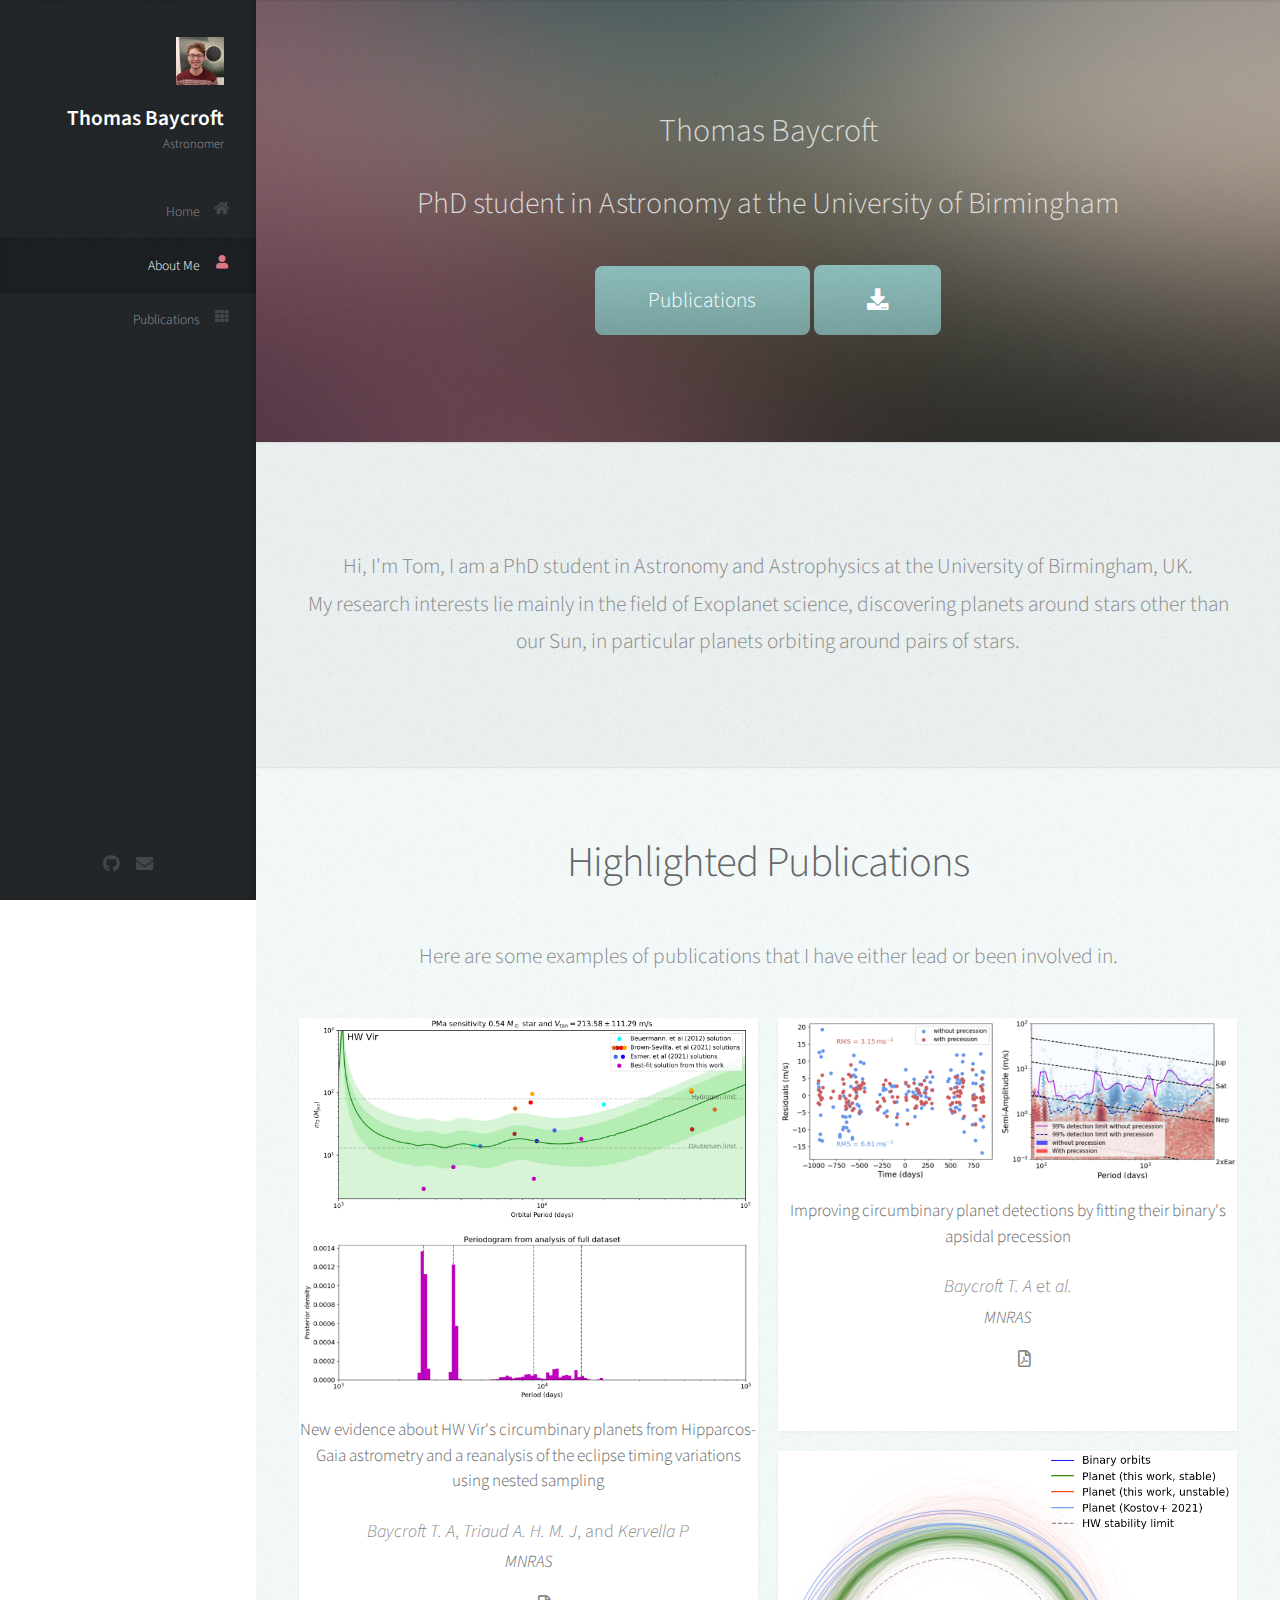
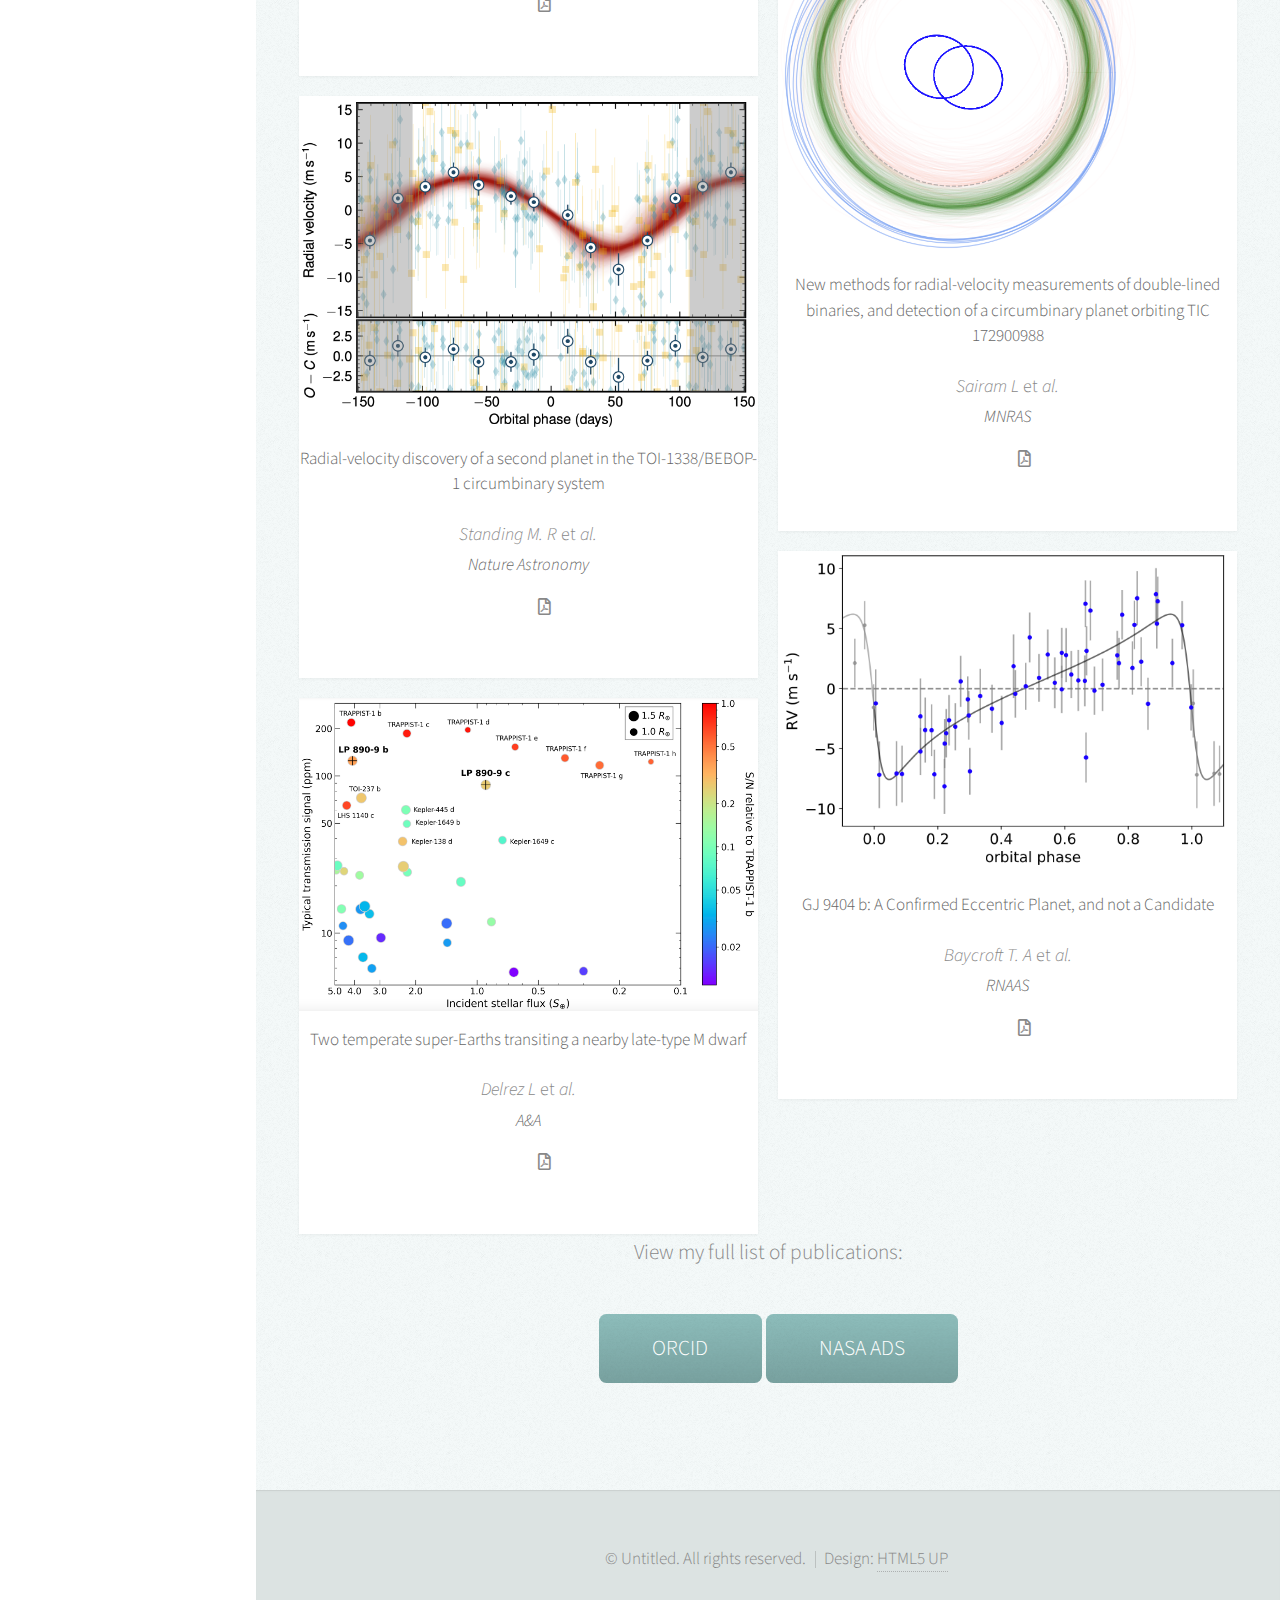
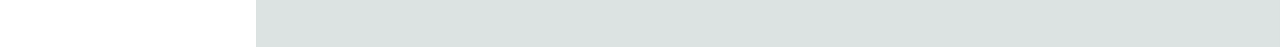
==== index.html @ f3fd3591 "rejig" ====
<!DOCTYPE HTML>
<!--
	Prologue by HTML5 UP
	html5up.net | @ajlkn
	Free for personal and commercial use under the CCA 3.0 license (html5up.net/license)
-->
<html>
	<head>
		<title>Thomas Baycroft</title>
		<meta charset="utf-8" />
		<meta name="viewport" content="width=device-width, initial-scale=1, user-scalable=no" />
		<link rel="stylesheet" href="assets/css/main.css" />
		<link rel="stylesheet" href="https://cdn.jsdelivr.net/gh/jpswalsh/academicons@1/css/academicons.min.css">
	</head>
	<body class="is-preload">

		<!-- Header -->
			<div id="header">

				<div class="top">

					<!-- Logo -->
						<div id="logo">
							<span class="image avatar48"><img src="images/Picture.png" alt="" /></span>
							<h1 id="title">Thomas Baycroft</h1>
							<p>Astronomer</p>
						</div>

					<!-- Nav -->
						<nav id="nav">
							<ul>
								<li><a href="#top" id="top-link"><span class="icon solid fa-home">Home</span></a></li>
								<li><a href="#about" id="about-link"><span class="icon solid fa-user">About Me</span></a></li>
								<li><a href="#publications" id="publications-link"><span class="icon solid fa-th">Publications</span></a></li>
								
								<!-- <li><a href="#contact" id="contact-link"><span class="icon solid fa-envelope">Contact</span></a></li> -->
							</ul>
						</nav>

				</div>

				<div class="bottom">

					<!-- Social Icons -->
						<ul class="icons">
							<li><a target="_blank" rel="noopener noreferrer" href="https://github.com/TomAB99" class="icon brands fa-github"><span class="label">Github</span></a></li>
							<li><a href="#" class="icon solid fa-envelope"><span class="label">Email</span></a></li>
						</ul>

				</div>

			</div>

		<!-- Main -->
			<div id="main">

				<!-- Intro -->
					<section id="top" class="one dark cover">
						<div class="container">

							<header>
								<h2 class="alt">  </h2>
								<h3>  Thomas Baycroft </h3>
								<p style="font-size:30px; "> PhD student in Astronomy at the University of Birmingham</p>
							</header>

							<footer>
								<a href="#publications" class="button scrolly">Publications</a>
								<a target="_blank" rel="noopener noreferrer" href="files/ThomasBaycroftCV.pdf" download="proposed_file_name" class="button"><i class="icon solid fa-download"></i><i class="ai ai-cv"></i></a>
							</footer>

						</div>
					</section>
					
				<!-- About Me -->
					<section id="about" class="three">
						<div class="container">

<!-- 
							<header>
								<h2>About Me</h2>
							</header>
 -->

							<a href="#" class="image featured"><img src="images/banner.png" alt="" /></a>

							<p>Hi, I'm Tom, I am a PhD student in Astronomy and Astrophysics at the University of Birmingham, UK. <br />
								My research interests lie mainly in the field of Exoplanet science, discovering planets around stars other than our Sun, in particular planets orbiting around pairs of stars. <br />
								</p>

						</div>
					</section>

				<!-- Publications -->
					<section id="publications" class="two">
						<div class="container">

							<header>
								<h2>Highlighted Publications</h2>
							</header>

							<p>Here are some examples of publications that I have either lead or been involved in.</p>

							<div class="row">
								<div class="col-6 col-12-xsmall work-item">
									<article class="item">
										<a href="images/fig_HWvir.png" class="image fit"><img src="images/fig_HWvir.png" alt="" /></a>
										<header>
											<h3> New evidence about HW Vir's circumbinary planets from Hipparcos-Gaia astrometry and a reanalysis of the eclipse timing variations using nested sampling </h3>
											<p style="font-size:18px; "> <em>Baycroft T. A</em>, <em>Triaud A. H. M. J</em>, and <em>Kervella P</em> </p>
											<h4> <em>MNRAS</em> </h4>
											<ul class="icons">
												<li><a target="_blank" rel="noopener noreferrer" href="https://ui.adsabs.harvard.edu/abs/2023MNRAS.526.2241B/abstract" class="ai ai-ads"></a></li>
												<li><a target="_blank" rel="noopener noreferrer" href="https://watermark.silverchair.com/stad2794.pdf?token=[base64]" class="icon fa-regular fa-file-pdf"></a></li>
											</ul>
										</header>
									</article>
									<article class="item">
										<a href="images/fig_BEBOP1.png" class="image fit"><img src="images/fig_BEBOP1.png" alt="" /></a>
										<header>
											<h3> Radial-velocity discovery of a second planet in the TOI-1338/BEBOP-1 circumbinary system </h3>
											<p style="font-size:18px; "> <em>Standing M. R</em> et <em>al.</em> </p>
											<h4> <em>Nature Astronomy</em> </h4>
											<ul class="icons">
												<li><a target="_blank" rel="noopener noreferrer" href="https://ui.adsabs.harvard.edu/abs/2023NatAs...7..702S/abstract" class="ai ai-ads"></a></li>
												<li><a target="_blank" rel="noopener noreferrer" href="https://arxiv.org/pdf/2301.10794.pdf" class="icon fa-regular fa-file-pdf"></a></li>
											</ul>
										</header>
									</article>
									<article class="item">
										<a href="images/fig_speculoos2.png" class="image fit"><img src="images/fig_speculoos2.png" alt="" /></a>
										<header>
											<h3> Two temperate super-Earths transiting a nearby late-type M dwarf </h3>
											<p style="font-size:18px; "> <em>Delrez L</em> et <em>al.</em> </p>
											<h4> <em>A&A</em> </h4>
											<ul class="icons">
												<li><a target="_blank" rel="noopener noreferrer" href="https://ui.adsabs.harvard.edu/abs/2022A%26A...667A..59D/abstract" class="ai ai-ads"></a></li>
												<li><a target="_blank" rel="noopener noreferrer" href="https://www.aanda.org/articles/aa/pdf/2022/11/aa44041-22.pdf" class="icon fa-regular fa-file-pdf"></a></li>
											</ul>
										</header>
									</article>
								</div>
								<div class="col-6 col-12-xsmall work-item">
									<article class="item">
										<a href="images/fig_prec2.png" class="image fit"><img src="images/fig_prec2.png" alt="" /></a>
										<header>
											<h3> Improving circumbinary planet detections by fitting their binary's apsidal precession </h3>
											<p style="font-size:18px; "> <em>Baycroft T. A</em> et <em>al.</em> </p>
											<h4> <em>MNRAS</em> </h4>
											<ul class="icons">
												<li><a target="_blank" rel="noopener noreferrer" href="https://ui.adsabs.harvard.edu/abs/2023MNRAS.521.1871B/abstract" class="ai ai-ads"></a></li>
												<li><a target="_blank" rel="noopener noreferrer" href="https://watermark.silverchair.com/stad607.pdf?token=[base64]" class="icon fa-regular fa-file-pdf"></a></li>
											</ul>
										</header>
									</article>
									<article class="item">
										<a href="images/fig_TIC172.png" class="image fit"><img src="images/fig_TIC172.png" alt="" /></a>
										<header>
											<h3> New methods for radial-velocity measurements of double-lined binaries, and detection of a circumbinary planet orbiting TIC 172900988 </h3>
											<p style="font-size:18px; "> <em>Sairam L</em> et <em>al.</em> </p>
											<h4> <em>MNRAS</em> </h4>
											<ul class="icons">
												<li><a target="_blank" rel="noopener noreferrer" href="https://ui.adsabs.harvard.edu/abs/2024MNRAS.527.2261S/abstract" class="ai ai-ads"></a></li>
												<li><a target="_blank" rel="noopener noreferrer" href="https://watermark.silverchair.com/stad3136.pdf?token=[base64]" class="icon fa-regular fa-file-pdf"></a></li>
											</ul>
										</header>
									</article>
									<article class="item">
										<a href="images/fig_GJ9404.png" class="image fit"><img src="images/fig_GJ9404.png" alt="" /></a>
										<header>
											<h3> GJ 9404 b: A Confirmed Eccentric Planet, and not a Candidate </h3>
											<p style="font-size:18px; "> <em>Baycroft T. A</em> et <em>al.</em> </p>
											<h4> <em>RNAAS</em> </h4>
											<ul class="icons">
												<li><a target="_blank" rel="noopener noreferrer" href="https://ui.adsabs.harvard.edu/abs/2023RNAAS...7..175B/abstract" class="ai ai-ads"></a></li>
												<li><a target="_blank" rel="noopener noreferrer" href="https://arxiv.org/pdf/2308.12309.pdf" class="icon fa-regular fa-file-pdf"></a></li>
											</ul>
										</header>
									</article>
								</div>
							</div>
						<p>View my full list of publications:</p>
						<ul class="actions">
							<a target="_blank" rel="noopener noreferrer" href="https://orcid.org/0000-0002-3300-3449" class="button"><i class="ai ai-orcid"></i> ORCID</a>
							<a target="_blank" rel="noopener noreferrer" href="https://ui.adsabs.harvard.edu/search/q=%20author%3A%22baycroft%22&sort=date%20desc%2C%20bibcode%20desc&p_=0/" class="button"><i class="ai ai-ads"></i> NASA ADS</a>
							<!-- <a href="#" class="button"><i class="ai ai-google-scholar"></i> Google Scholar</a> -->
						</ul>


						</div>
					</section>

				

				<!-- Contact -->
					<!-- 
<section id="contact" class="four">
						<div class="container">

							<header>
								<h2>Contact</h2>
							</header>

							
						</div>
					</section>
 -->


			</div>

		<!-- Footer -->
			<div id="footer">

				<!-- Copyright -->
					<ul class="copyright">
						<li>&copy; Untitled. All rights reserved.</li><li>Design: <a href="http://html5up.net">HTML5 UP</a></li>
					</ul>

			</div>

		<!-- Scripts -->
			<script src="assets/js/jquery.min.js"></script>
			<script src="assets/js/jquery.scrolly.min.js"></script>
			<script src="assets/js/jquery.scrollex.min.js"></script>
			<script src="assets/js/browser.min.js"></script>
			<script src="assets/js/breakpoints.min.js"></script>
			<script src="assets/js/util.js"></script>
			<script src="assets/js/main.js"></script>

	</body>
</html>
---- assets/css/main.css ----
@import url("fontawesome-all.min.css");
@import url("https://fonts.googleapis.com/css?family=Source+Sans+Pro:300,300italic,400,600");

/*
	Prologue by HTML5 UP
	html5up.net | @ajlkn
	Free for personal and commercial use under the CCA 3.0 license (html5up.net/license)
*/

html, body, div, span, applet, object,
iframe, h1, h2, h3, h4, h5, h6, p, blockquote,
pre, a, abbr, acronym, address, big, cite,
code, del, dfn, em, img, ins, kbd, q, s, samp,
small, strike, strong, sub, sup, tt, var, b,
u, i, center, dl, dt, dd, ol, ul, li, fieldset,
form, label, legend, table, caption, tbody,
tfoot, thead, tr, th, td, article, aside,
canvas, details, embed, figure, figcaption,
footer, header, hgroup, menu, nav, output, ruby,
section, summary, time, mark, audio, video {
	margin: 0;
	padding: 0;
	border: 0;
	font-size: 100%;
	font: inherit;
	vertical-align: baseline;}

article, aside, details, figcaption, figure,
footer, header, hgroup, menu, nav, section {
	display: block;}

body {
	line-height: 1;
}

ol, ul {
	list-style: none;
}

blockquote, q {
	quotes: none;
}

	blockquote:before, blockquote:after, q:before, q:after {
		content: '';
		content: none;
	}

table {
	border-collapse: collapse;
	border-spacing: 0;
}

body {
	-webkit-text-size-adjust: none;
}

mark {
	background-color: transparent;
	color: inherit;
}

input::-moz-focus-inner {
	border: 0;
	padding: 0;
}

input, select, textarea {
	-moz-appearance: none;
	-webkit-appearance: none;
	-ms-appearance: none;
	appearance: none;
}

/* Basic */

	html {
		box-sizing: border-box;
	}

	*, *:before, *:after {
		box-sizing: inherit;
	}

	body {
		background: #fff;
		font-family: 'Source Sans Pro', sans-serif;
		font-size: 19pt;
		font-weight: 300;
		line-height: 1.75em;
		color: #888;
	}

		body.is-preload *, body.is-preload *:before, body.is-preload *:after {
			-moz-animation: none !important;
			-webkit-animation: none !important;
			-ms-animation: none !important;
			animation: none !important;
			-moz-transition: none !important;
			-webkit-transition: none !important;
			-ms-transition: none !important;
			transition: none !important;
		}

	input, textarea, select {
		font-family: 'Source Sans Pro', sans-serif;
		font-size: 19pt;
		font-weight: 300;
		line-height: 1.75em;
		color: #888;
	}

	h1, h2, h3, h4, h5, h6 {
		font-weight: 300;
		color: #666;
		line-height: 1.5em;
	}

	h1 a, h2 a, h3 a, h4 a, h5 a, h6 a {
		color: inherit;
		text-decoration: none;
	}

		h1 a strong, h2 a strong, h3 a strong, h4 a strong, h5 a strong, h6 a strong {
			color: #333;
		}

	h2 {
		font-size: 2em;
		letter-spacing: -1px;
	}

		h2.alt {
			color: #888;
		}

			h2.alt strong {
				color: #666;
			}

	h3 {
		font-size: 1.5em;
	}

	header {
		margin: 0 0 2em 0;
	}

		header > p {
			margin: 1em 0 0 0;
		}

	footer {
		margin: 2em 0 0 0;
	}

	strong, b {
		font-weight: 300;
		color: #666;
	}

	em, i {
		font-style: italic;
	}

	a {
		text-decoration: none;
		color: inherit;
		border-bottom: dotted 1px rgba(128, 128, 128, 0.5);
		-moz-transition: color 0.35s ease-in-out, border-bottom-color 0.35s ease-in-out;
		-webkit-transition: color 0.35s ease-in-out, border-bottom-color 0.35s ease-in-out;
		-ms-transition: color 0.35s ease-in-out, border-bottom-color 0.35s ease-in-out;
		transition: color 0.35s ease-in-out, border-bottom-color 0.35s ease-in-out;
		outline: 0;
	}

		a:hover {
			color: #E27689;
			border-bottom-color: rgba(255, 255, 255, 0);
		}

	sub {
		position: relative;
		top: 0.5em;
		font-size: 0.8em;
	}

	sup {
		position: relative;
		top: -0.5em;
		font-size: 0.8em;
	}

	hr {
		border: 0;
		border-top: solid 1px #ddd;
	}

	blockquote {
		border-left: solid 0.5em #ddd;
		padding: 1em 0 1em 2em;
		font-style: italic;
	}

	p, ul, ol, dl, table {
		margin-bottom: 2em;
	}

	br.clear {
		clear: both;
	}

/* Container */

	.container {
		margin: 0 auto;
		max-width: 100%;
		width: 1400px;
	}

		@media screen and (min-width: 961px) and (max-width: 1880px) {

			.container {
				width: 1200px;
			}

		}

		@media screen and (min-width: 961px) and (max-width: 1620px) {

			.container {
				width: 960px;
			}

		}

		@media screen and (min-width: 961px) and (max-width: 1320px) {

			.container {
				width: 100%;
			}

		}

		@media screen and (max-width: 960px) {

			.container {
				width: 100%;
			}

		}

		@media screen and (max-width: 736px) {

			.container {
				width: 100%;
			}

		}

/* Row */

	.row {
		display: flex;
		flex-wrap: wrap;
		box-sizing: border-box;
		align-items: stretch;
	}

		.row > * {
			box-sizing: border-box;
		}

		.row.gtr-uniform > * > :last-child {
			margin-bottom: 0;
		}

		.row.aln-left {
			justify-content: flex-start;
		}

		.row.aln-center {
			justify-content: center;
		}

		.row.aln-right {
			justify-content: flex-end;
		}

		.row.aln-top {
			align-items: flex-start;
		}

		.row.aln-middle {
			align-items: center;
		}

		.row.aln-bottom {
			align-items: flex-end;
		}

		.row > .imp {
			order: -1;
		}

		.row > .col-1 {
			width: 8.33333%;
		}

		.row > .off-1 {
			margin-left: 8.33333%;
		}

		.row > .col-2 {
			width: 16.66667%;
		}

		.row > .off-2 {
			margin-left: 16.66667%;
		}

		.row > .col-3 {
			width: 25%;
		}

		.row > .off-3 {
			margin-left: 25%;
		}

		.row > .col-4 {
			width: 33.33333%;
		}

		.row > .off-4 {
			margin-left: 33.33333%;
		}

		.row > .col-5 {
			width: 41.66667%;
		}

		.row > .off-5 {
			margin-left: 41.66667%;
		}

		.row > .col-6 {
			width: 50%;
		}

		.row > .off-6 {
			margin-left: 50%;
		}

		.row > .col-7 {
			width: 58.33333%;
		}

		.row > .off-7 {
			margin-left: 58.33333%;
		}

		.row > .col-8 {
			width: 66.66667%;
		}

		.row > .off-8 {
			margin-left: 66.66667%;
		}

		.row > .col-9 {
			width: 75%;
		}

		.row > .off-9 {
			margin-left: 75%;
		}

		.row > .col-10 {
			width: 83.33333%;
		}

		.row > .off-10 {
			margin-left: 83.33333%;
		}

		.row > .col-11 {
			width: 91.66667%;
		}

		.row > .off-11 {
			margin-left: 91.66667%;
		}

		.row > .col-12 {
			width: 100%;
		}

		.row > .off-12 {
			margin-left: 100%;
		}

		.row.gtr-0 {
			margin-top: 0px;
			margin-left: 0px;
		}

			.row.gtr-0 > * {
				padding: 0px 0 0 0px;
			}

			.row.gtr-0.gtr-uniform {
				margin-top: 0px;
			}

				.row.gtr-0.gtr-uniform > * {
					padding-top: 0px;
				}

		.row.gtr-25 {
			margin-top: -10px;
			margin-left: -10px;
		}

			.row.gtr-25 > * {
				padding: 10px 0 0 10px;
			}

			.row.gtr-25.gtr-uniform {
				margin-top: -10px;
			}

				.row.gtr-25.gtr-uniform > * {
					padding-top: 10px;
				}

		.row.gtr-50 {
			margin-top: -20px;
			margin-left: -20px;
		}

			.row.gtr-50 > * {
				padding: 20px 0 0 20px;
			}

			.row.gtr-50.gtr-uniform {
				margin-top: -20px;
			}

				.row.gtr-50.gtr-uniform > * {
					padding-top: 20px;
				}

		.row {
			margin-top: -40px;
			margin-left: -40px;
		}

			.row > * {
				padding: 40px 0 0 40px;
			}

			.row.gtr-uniform {
				margin-top: -40px;
			}

				.row.gtr-uniform > * {
					padding-top: 40px;
				}

		.row.gtr-150 {
			margin-top: -60px;
			margin-left: -60px;
		}

			.row.gtr-150 > * {
				padding: 60px 0 0 60px;
			}

			.row.gtr-150.gtr-uniform {
				margin-top: -60px;
			}

				.row.gtr-150.gtr-uniform > * {
					padding-top: 60px;
				}

		.row.gtr-200 {
			margin-top: -80px;
			margin-left: -80px;
		}

			.row.gtr-200 > * {
				padding: 80px 0 0 80px;
			}

			.row.gtr-200.gtr-uniform {
				margin-top: -80px;
			}

				.row.gtr-200.gtr-uniform > * {
					padding-top: 80px;
				}

		@media screen and (min-width: 961px) and (max-width: 1880px) {

			.row {
				display: flex;
				flex-wrap: wrap;
				box-sizing: border-box;
				align-items: stretch;
			}

				.row > * {
					box-sizing: border-box;
				}

				.row.gtr-uniform > * > :last-child {
					margin-bottom: 0;
				}

				.row.aln-left {
					justify-content: flex-start;
				}

				.row.aln-center {
					justify-content: center;
				}

				.row.aln-right {
					justify-content: flex-end;
				}

				.row.aln-top {
					align-items: flex-start;
				}

				.row.aln-middle {
					align-items: center;
				}

				.row.aln-bottom {
					align-items: flex-end;
				}

				.row > .imp-wide {
					order: -1;
				}

				.row > .col-1-wide {
					width: 8.33333%;
				}

				.row > .off-1-wide {
					margin-left: 8.33333%;
				}

				.row > .col-2-wide {
					width: 16.66667%;
				}

				.row > .off-2-wide {
					margin-left: 16.66667%;
				}

				.row > .col-3-wide {
					width: 25%;
				}

				.row > .off-3-wide {
					margin-left: 25%;
				}

				.row > .col-4-wide {
					width: 33.33333%;
				}

				.row > .off-4-wide {
					margin-left: 33.33333%;
				}

				.row > .col-5-wide {
					width: 41.66667%;
				}

				.row > .off-5-wide {
					margin-left: 41.66667%;
				}

				.row > .col-6-wide {
					width: 50%;
				}

				.row > .off-6-wide {
					margin-left: 50%;
				}

				.row > .col-7-wide {
					width: 58.33333%;
				}

				.row > .off-7-wide {
					margin-left: 58.33333%;
				}

				.row > .col-8-wide {
					width: 66.66667%;
				}

				.row > .off-8-wide {
					margin-left: 66.66667%;
				}

				.row > .col-9-wide {
					width: 75%;
				}

				.row > .off-9-wide {
					margin-left: 75%;
				}

				.row > .col-10-wide {
					width: 83.33333%;
				}

				.row > .off-10-wide {
					margin-left: 83.33333%;
				}

				.row > .col-11-wide {
					width: 91.66667%;
				}

				.row > .off-11-wide {
					margin-left: 91.66667%;
				}

				.row > .col-12-wide {
					width: 100%;
				}

				.row > .off-12-wide {
					margin-left: 100%;
				}

				.row.gtr-0 {
					margin-top: 0px;
					margin-left: 0px;
				}

					.row.gtr-0 > * {
						padding: 0px 0 0 0px;
					}

					.row.gtr-0.gtr-uniform {
						margin-top: 0px;
					}

						.row.gtr-0.gtr-uniform > * {
							padding-top: 0px;
						}

				.row.gtr-25 {
					margin-top: -10px;
					margin-left: -10px;
				}

					.row.gtr-25 > * {
						padding: 10px 0 0 10px;
					}

					.row.gtr-25.gtr-uniform {
						margin-top: -10px;
					}

						.row.gtr-25.gtr-uniform > * {
							padding-top: 10px;
						}

				.row.gtr-50 {
					margin-top: -20px;
					margin-left: -20px;
				}

					.row.gtr-50 > * {
						padding: 20px 0 0 20px;
					}

					.row.gtr-50.gtr-uniform {
						margin-top: -20px;
					}

						.row.gtr-50.gtr-uniform > * {
							padding-top: 20px;
						}

				.row {
					margin-top: -40px;
					margin-left: -40px;
				}

					.row > * {
						padding: 40px 0 0 40px;
					}

					.row.gtr-uniform {
						margin-top: -40px;
					}

						.row.gtr-uniform > * {
							padding-top: 40px;
						}

				.row.gtr-150 {
					margin-top: -60px;
					margin-left: -60px;
				}

					.row.gtr-150 > * {
						padding: 60px 0 0 60px;
					}

					.row.gtr-150.gtr-uniform {
						margin-top: -60px;
					}

						.row.gtr-150.gtr-uniform > * {
							padding-top: 60px;
						}

				.row.gtr-200 {
					margin-top: -80px;
					margin-left: -80px;
				}

					.row.gtr-200 > * {
						padding: 80px 0 0 80px;
					}

					.row.gtr-200.gtr-uniform {
						margin-top: -80px;
					}

						.row.gtr-200.gtr-uniform > * {
							padding-top: 80px;
						}

		}

		@media screen and (min-width: 961px) and (max-width: 1620px) {

			.row {
				display: flex;
				flex-wrap: wrap;
				box-sizing: border-box;
				align-items: stretch;
			}

				.row > * {
					box-sizing: border-box;
				}

				.row.gtr-uniform > * > :last-child {
					margin-bottom: 0;
				}

				.row.aln-left {
					justify-content: flex-start;
				}

				.row.aln-center {
					justify-content: center;
				}

				.row.aln-right {
					justify-content: flex-end;
				}

				.row.aln-top {
					align-items: flex-start;
				}

				.row.aln-middle {
					align-items: center;
				}

				.row.aln-bottom {
					align-items: flex-end;
				}

				.row > .imp-normal {
					order: -1;
				}

				.row > .col-1-normal {
					width: 8.33333%;
				}

				.row > .off-1-normal {
					margin-left: 8.33333%;
				}

				.row > .col-2-normal {
					width: 16.66667%;
				}

				.row > .off-2-normal {
					margin-left: 16.66667%;
				}

				.row > .col-3-normal {
					width: 25%;
				}

				.row > .off-3-normal {
					margin-left: 25%;
				}

				.row > .col-4-normal {
					width: 33.33333%;
				}

				.row > .off-4-normal {
					margin-left: 33.33333%;
				}

				.row > .col-5-normal {
					width: 41.66667%;
				}

				.row > .off-5-normal {
					margin-left: 41.66667%;
				}

				.row > .col-6-normal {
					width: 50%;
				}

				.row > .off-6-normal {
					margin-left: 50%;
				}

				.row > .col-7-normal {
					width: 58.33333%;
				}

				.row > .off-7-normal {
					margin-left: 58.33333%;
				}

				.row > .col-8-normal {
					width: 66.66667%;
				}

				.row > .off-8-normal {
					margin-left: 66.66667%;
				}

				.row > .col-9-normal {
					width: 75%;
				}

				.row > .off-9-normal {
					margin-left: 75%;
				}

				.row > .col-10-normal {
					width: 83.33333%;
				}

				.row > .off-10-normal {
					margin-left: 83.33333%;
				}

				.row > .col-11-normal {
					width: 91.66667%;
				}

				.row > .off-11-normal {
					margin-left: 91.66667%;
				}

				.row > .col-12-normal {
					width: 100%;
				}

				.row > .off-12-normal {
					margin-left: 100%;
				}

				.row.gtr-0 {
					margin-top: 0px;
					margin-left: 0px;
				}

					.row.gtr-0 > * {
						padding: 0px 0 0 0px;
					}

					.row.gtr-0.gtr-uniform {
						margin-top: 0px;
					}

						.row.gtr-0.gtr-uniform > * {
							padding-top: 0px;
						}

				.row.gtr-25 {
					margin-top: -10px;
					margin-left: -10px;
				}

					.row.gtr-25 > * {
						padding: 10px 0 0 10px;
					}

					.row.gtr-25.gtr-uniform {
						margin-top: -10px;
					}

						.row.gtr-25.gtr-uniform > * {
							padding-top: 10px;
						}

				.row.gtr-50 {
					margin-top: -20px;
					margin-left: -20px;
				}

					.row.gtr-50 > * {
						padding: 20px 0 0 20px;
					}

					.row.gtr-50.gtr-uniform {
						margin-top: -20px;
					}

						.row.gtr-50.gtr-uniform > * {
							padding-top: 20px;
						}

				.row {
					margin-top: -40px;
					margin-left: -40px;
				}

					.row > * {
						padding: 40px 0 0 40px;
					}

					.row.gtr-uniform {
						margin-top: -40px;
					}

						.row.gtr-uniform > * {
							padding-top: 40px;
						}

				.row.gtr-150 {
					margin-top: -60px;
					margin-left: -60px;
				}

					.row.gtr-150 > * {
						padding: 60px 0 0 60px;
					}

					.row.gtr-150.gtr-uniform {
						margin-top: -60px;
					}

						.row.gtr-150.gtr-uniform > * {
							padding-top: 60px;
						}

				.row.gtr-200 {
					margin-top: -80px;
					margin-left: -80px;
				}

					.row.gtr-200 > * {
						padding: 80px 0 0 80px;
					}

					.row.gtr-200.gtr-uniform {
						margin-top: -80px;
					}

						.row.gtr-200.gtr-uniform > * {
							padding-top: 80px;
						}

		}

		@media screen and (min-width: 961px) and (max-width: 1320px) {

			.row {
				display: flex;
				flex-wrap: wrap;
				box-sizing: border-box;
				align-items: stretch;
			}

				.row > * {
					box-sizing: border-box;
				}

				.row.gtr-uniform > * > :last-child {
					margin-bottom: 0;
				}

				.row.aln-left {
					justify-content: flex-start;
				}

				.row.aln-center {
					justify-content: center;
				}

				.row.aln-right {
					justify-content: flex-end;
				}

				.row.aln-top {
					align-items: flex-start;
				}

				.row.aln-middle {
					align-items: center;
				}

				.row.aln-bottom {
					align-items: flex-end;
				}

				.row > .imp-narrow {
					order: -1;
				}

				.row > .col-1-narrow {
					width: 8.33333%;
				}

				.row > .off-1-narrow {
					margin-left: 8.33333%;
				}

				.row > .col-2-narrow {
					width: 16.66667%;
				}

				.row > .off-2-narrow {
					margin-left: 16.66667%;
				}

				.row > .col-3-narrow {
					width: 25%;
				}

				.row > .off-3-narrow {
					margin-left: 25%;
				}

				.row > .col-4-narrow {
					width: 33.33333%;
				}

				.row > .off-4-narrow {
					margin-left: 33.33333%;
				}

				.row > .col-5-narrow {
					width: 41.66667%;
				}

				.row > .off-5-narrow {
					margin-left: 41.66667%;
				}

				.row > .col-6-narrow {
					width: 50%;
				}

				.row > .off-6-narrow {
					margin-left: 50%;
				}

				.row > .col-7-narrow {
					width: 58.33333%;
				}

				.row > .off-7-narrow {
					margin-left: 58.33333%;
				}

				.row > .col-8-narrow {
					width: 66.66667%;
				}

				.row > .off-8-narrow {
					margin-left: 66.66667%;
				}

				.row > .col-9-narrow {
					width: 75%;
				}

				.row > .off-9-narrow {
					margin-left: 75%;
				}

				.row > .col-10-narrow {
					width: 83.33333%;
				}

				.row > .off-10-narrow {
					margin-left: 83.33333%;
				}

				.row > .col-11-narrow {
					width: 91.66667%;
				}

				.row > .off-11-narrow {
					margin-left: 91.66667%;
				}

				.row > .col-12-narrow {
					width: 100%;
				}

				.row > .off-12-narrow {
					margin-left: 100%;
				}

				.row.gtr-0 {
					margin-top: 0px;
					margin-left: 0px;
				}

					.row.gtr-0 > * {
						padding: 0px 0 0 0px;
					}

					.row.gtr-0.gtr-uniform {
						margin-top: 0px;
					}

						.row.gtr-0.gtr-uniform > * {
							padding-top: 0px;
						}

				.row.gtr-25 {
					margin-top: -5px;
					margin-left: -5px;
				}

					.row.gtr-25 > * {
						padding: 5px 0 0 5px;
					}

					.row.gtr-25.gtr-uniform {
						margin-top: -5px;
					}

						.row.gtr-25.gtr-uniform > * {
							padding-top: 5px;
						}

				.row.gtr-50 {
					margin-top: -10px;
					margin-left: -10px;
				}

					.row.gtr-50 > * {
						padding: 10px 0 0 10px;
					}

					.row.gtr-50.gtr-uniform {
						margin-top: -10px;
					}

						.row.gtr-50.gtr-uniform > * {
							padding-top: 10px;
						}

				.row {
					margin-top: -20px;
					margin-left: -20px;
				}

					.row > * {
						padding: 20px 0 0 20px;
					}

					.row.gtr-uniform {
						margin-top: -20px;
					}

						.row.gtr-uniform > * {
							padding-top: 20px;
						}

				.row.gtr-150 {
					margin-top: -30px;
					margin-left: -30px;
				}

					.row.gtr-150 > * {
						padding: 30px 0 0 30px;
					}

					.row.gtr-150.gtr-uniform {
						margin-top: -30px;
					}

						.row.gtr-150.gtr-uniform > * {
							padding-top: 30px;
						}

				.row.gtr-200 {
					margin-top: -40px;
					margin-left: -40px;
				}

					.row.gtr-200 > * {
						padding: 40px 0 0 40px;
					}

					.row.gtr-200.gtr-uniform {
						margin-top: -40px;
					}

						.row.gtr-200.gtr-uniform > * {
							padding-top: 40px;
						}

		}

		@media screen and (max-width: 960px) {

			.row {
				display: flex;
				flex-wrap: wrap;
				box-sizing: border-box;
				align-items: stretch;
			}

				.row > * {
					box-sizing: border-box;
				}

				.row.gtr-uniform > * > :last-child {
					margin-bottom: 0;
				}

				.row.aln-left {
					justify-content: flex-start;
				}

				.row.aln-center {
					justify-content: center;
				}

				.row.aln-right {
					justify-content: flex-end;
				}

				.row.aln-top {
					align-items: flex-start;
				}

				.row.aln-middle {
					align-items: center;
				}

				.row.aln-bottom {
					align-items: flex-end;
				}

				.row > .imp-narrower {
					order: -1;
				}

				.row > .col-1-narrower {
					width: 8.33333%;
				}

				.row > .off-1-narrower {
					margin-left: 8.33333%;
				}

				.row > .col-2-narrower {
					width: 16.66667%;
				}

				.row > .off-2-narrower {
					margin-left: 16.66667%;
				}

				.row > .col-3-narrower {
					width: 25%;
				}

				.row > .off-3-narrower {
					margin-left: 25%;
				}

				.row > .col-4-narrower {
					width: 33.33333%;
				}

				.row > .off-4-narrower {
					margin-left: 33.33333%;
				}

				.row > .col-5-narrower {
					width: 41.66667%;
				}

				.row > .off-5-narrower {
					margin-left: 41.66667%;
				}

				.row > .col-6-narrower {
					width: 50%;
				}

				.row > .off-6-narrower {
					margin-left: 50%;
				}

				.row > .col-7-narrower {
					width: 58.33333%;
				}

				.row > .off-7-narrower {
					margin-left: 58.33333%;
				}

				.row > .col-8-narrower {
					width: 66.66667%;
				}

				.row > .off-8-narrower {
					margin-left: 66.66667%;
				}

				.row > .col-9-narrower {
					width: 75%;
				}

				.row > .off-9-narrower {
					margin-left: 75%;
				}

				.row > .col-10-narrower {
					width: 83.33333%;
				}

				.row > .off-10-narrower {
					margin-left: 83.33333%;
				}

				.row > .col-11-narrower {
					width: 91.66667%;
				}

				.row > .off-11-narrower {
					margin-left: 91.66667%;
				}

				.row > .col-12-narrower {
					width: 100%;
				}

				.row > .off-12-narrower {
					margin-left: 100%;
				}

				.row.gtr-0 {
					margin-top: 0px;
					margin-left: 0px;
				}

					.row.gtr-0 > * {
						padding: 0px 0 0 0px;
					}

					.row.gtr-0.gtr-uniform {
						margin-top: 0px;
					}

						.row.gtr-0.gtr-uniform > * {
							padding-top: 0px;
						}

				.row.gtr-25 {
					margin-top: -5px;
					margin-left: -5px;
				}

					.row.gtr-25 > * {
						padding: 5px 0 0 5px;
					}

					.row.gtr-25.gtr-uniform {
						margin-top: -5px;
					}

						.row.gtr-25.gtr-uniform > * {
							padding-top: 5px;
						}

				.row.gtr-50 {
					margin-top: -10px;
					margin-left: -10px;
				}

					.row.gtr-50 > * {
						padding: 10px 0 0 10px;
					}

					.row.gtr-50.gtr-uniform {
						margin-top: -10px;
					}

						.row.gtr-50.gtr-uniform > * {
							padding-top: 10px;
						}

				.row {
					margin-top: -20px;
					margin-left: -20px;
				}

					.row > * {
						padding: 20px 0 0 20px;
					}

					.row.gtr-uniform {
						margin-top: -20px;
					}

						.row.gtr-uniform > * {
							padding-top: 20px;
						}

				.row.gtr-150 {
					margin-top: -30px;
					margin-left: -30px;
				}

					.row.gtr-150 > * {
						padding: 30px 0 0 30px;
					}

					.row.gtr-150.gtr-uniform {
						margin-top: -30px;
					}

						.row.gtr-150.gtr-uniform > * {
							padding-top: 30px;
						}

				.row.gtr-200 {
					margin-top: -40px;
					margin-left: -40px;
				}

					.row.gtr-200 > * {
						padding: 40px 0 0 40px;
					}

					.row.gtr-200.gtr-uniform {
						margin-top: -40px;
					}

						.row.gtr-200.gtr-uniform > * {
							padding-top: 40px;
						}

		}

		@media screen and (max-width: 736px) {

			.row {
				display: flex;
				flex-wrap: wrap;
				box-sizing: border-box;
				align-items: stretch;
			}

				.row > * {
					box-sizing: border-box;
				}

				.row.gtr-uniform > * > :last-child {
					margin-bottom: 0;
				}

				.row.aln-left {
					justify-content: flex-start;
				}

				.row.aln-center {
					justify-content: center;
				}

				.row.aln-right {
					justify-content: flex-end;
				}

				.row.aln-top {
					align-items: flex-start;
				}

				.row.aln-middle {
					align-items: center;
				}

				.row.aln-bottom {
					align-items: flex-end;
				}

				.row > .imp-mobile {
					order: -1;
				}

				.row > .col-1-mobile {
					width: 8.33333%;
				}

				.row > .off-1-mobile {
					margin-left: 8.33333%;
				}

				.row > .col-2-mobile {
					width: 16.66667%;
				}

				.row > .off-2-mobile {
					margin-left: 16.66667%;
				}

				.row > .col-3-mobile {
					width: 25%;
				}

				.row > .off-3-mobile {
					margin-left: 25%;
				}

				.row > .col-4-mobile {
					width: 33.33333%;
				}

				.row > .off-4-mobile {
					margin-left: 33.33333%;
				}

				.row > .col-5-mobile {
					width: 41.66667%;
				}

				.row > .off-5-mobile {
					margin-left: 41.66667%;
				}

				.row > .col-6-mobile {
					width: 50%;
				}

				.row > .off-6-mobile {
					margin-left: 50%;
				}

				.row > .col-7-mobile {
					width: 58.33333%;
				}

				.row > .off-7-mobile {
					margin-left: 58.33333%;
				}

				.row > .col-8-mobile {
					width: 66.66667%;
				}

				.row > .off-8-mobile {
					margin-left: 66.66667%;
				}

				.row > .col-9-mobile {
					width: 75%;
				}

				.row > .off-9-mobile {
					margin-left: 75%;
				}

				.row > .col-10-mobile {
					width: 83.33333%;
				}

				.row > .off-10-mobile {
					margin-left: 83.33333%;
				}

				.row > .col-11-mobile {
					width: 91.66667%;
				}

				.row > .off-11-mobile {
					margin-left: 91.66667%;
				}

				.row > .col-12-mobile {
					width: 100%;
				}

				.row > .off-12-mobile {
					margin-left: 100%;
				}

				.row.gtr-0 {
					margin-top: 0px;
					margin-left: 0px;
				}

					.row.gtr-0 > * {
						padding: 0px 0 0 0px;
					}

					.row.gtr-0.gtr-uniform {
						margin-top: 0px;
					}

						.row.gtr-0.gtr-uniform > * {
							padding-top: 0px;
						}

				.row.gtr-25 {
					margin-top: -5px;
					margin-left: -5px;
				}

					.row.gtr-25 > * {
						padding: 5px 0 0 5px;
					}

					.row.gtr-25.gtr-uniform {
						margin-top: -5px;
					}

						.row.gtr-25.gtr-uniform > * {
							padding-top: 5px;
						}

				.row.gtr-50 {
					margin-top: -10px;
					margin-left: -10px;
				}

					.row.gtr-50 > * {
						padding: 10px 0 0 10px;
					}

					.row.gtr-50.gtr-uniform {
						margin-top: -10px;
					}

						.row.gtr-50.gtr-uniform > * {
							padding-top: 10px;
						}

				.row {
					margin-top: -20px;
					margin-left: -20px;
				}

					.row > * {
						padding: 20px 0 0 20px;
					}

					.row.gtr-uniform {
						margin-top: -20px;
					}

						.row.gtr-uniform > * {
							padding-top: 20px;
						}

				.row.gtr-150 {
					margin-top: -30px;
					margin-left: -30px;
				}

					.row.gtr-150 > * {
						padding: 30px 0 0 30px;
					}

					.row.gtr-150.gtr-uniform {
						margin-top: -30px;
					}

						.row.gtr-150.gtr-uniform > * {
							padding-top: 30px;
						}

				.row.gtr-200 {
					margin-top: -40px;
					margin-left: -40px;
				}

					.row.gtr-200 > * {
						padding: 40px 0 0 40px;
					}

					.row.gtr-200.gtr-uniform {
						margin-top: -40px;
					}

						.row.gtr-200.gtr-uniform > * {
							padding-top: 40px;
						}

		}

/* Sections/Article */

	section, article {
		margin-bottom: 3em;
	}

		section > :last-child,
		section > .container, section:last-child, article > :last-child,
		article > .container, article:last-child {
			margin-bottom: 0;
		}

		.row > section, .row > article {
			margin-bottom: 0;
		}

/* Image */

	.image {
		display: inline-block;
		border: 0;
	}

		.image img {
			display: block;
			width: 100%;
		}

		.image.avatar48 {
			width: 48px;
			height: 48px;
			background: #f00;
		}

			.image.avatar48 img {
				width: 48px;
				height: 48px;
			}

		.image.fit {
			display: block;
			width: 100%;
		}

		.image.featured {
			display: block;
			width: 100%;
			margin: 0 0 2em 0;
		}

		.image.left {
			float: left;
			margin: 0 2em 2em 0;
		}

		.image.centered {
			display: block;
			margin: 0 0 2em 0;
		}

			.image.centered img {
				margin: 0 auto;
				width: auto;
			}

/* List */

	ul {
		list-style: disc;
		padding-left: 1em;
	}

		ul li {
			padding-left: 0.5em;
		}

	ol {
		list-style: decimal;
		padding-left: 1.25em;
	}

		ol li {
			padding-left: 0.25em;
		}

/* Icons */

	ul.icons {
		cursor: default;
		list-style: none;
		padding-left: 0;
	}

		ul.icons li {
			display: inline-block;
			padding-left: 0;
		}

		ul.icons a {
			display: inline-block;
			width: 2em;
			height: 2em;
			line-height: 2em;
			text-align: center;
			border: 0;
		}

/* Form */

	form label {
		display: block;
		text-align: left;
		margin-bottom: 0.5em;
	}

	form input[type="text"],
	form input[type="email"],
	form input[type="password"],
	form select,
	form textarea {
		position: relative;
		-webkit-appearance: none;
		display: block;
		border: 0;
		outline: 0;
		background: #fff;
		background: rgba(255, 255, 255, 0.75);
		width: 100%;
		border-radius: 0.35em;
		padding: 0.75em 1em 0.75em 1em;
		box-shadow: inset 0 0.1em 0.1em 0 rgba(0, 0, 0, 0.05);
		border: solid 1px rgba(0, 0, 0, 0.15);
		-moz-transition: all 0.35s ease-in-out;
		-webkit-transition: all 0.35s ease-in-out;
		-ms-transition: all 0.35s ease-in-out;
		transition: all 0.35s ease-in-out;
	}

		form input[type="text"]:focus,
		form input[type="email"]:focus,
		form input[type="password"]:focus,
		form select:focus,
		form textarea:focus {
			box-shadow: 0 0 2px 1px #8ebebc;
			background: #fff;
		}

	form input[type="text"],
	form input[type="email"],
	form input[type="password"],
	form select {
		line-height: 1.25em;
	}

	form textarea {
		min-height: 14em;
	}

	form ::-webkit-input-placeholder {
		color: #555 !important;
	}

	form :-moz-placeholder {
		color: #555 !important;
	}

	form ::-moz-placeholder {
		color: #555 !important;
	}

	form :-ms-input-placeholder {
		color: #555 !important;
	}

	form ::-moz-focus-inner {
		border: 0;
	}

/* Table */

	table {
		width: 100%;
		text-align: left;
	}

		table tbody tr:nth-child(2n+2) {
			background: #f4f4f4;
		}

		table td {
			padding: 0.5em 1em 0.5em 1em;
		}

		table th {
			text-align: left;
			padding: 0.5em 1em 0.5em 1em;
			color: #fff;
			background: #222729 url("images/overlay.png");
		}

		table thead {
			background: #444;
			color: #fff;
		}

		table tfoot {
			background: #eee;
		}

/* Button */

	input[type="button"],
	input[type="submit"],
	input[type="reset"],
	button,
	.button {
		position: relative;
		display: inline-block;
		border-radius: 0.35em;
		color: #fff !important;
		text-decoration: none;
		padding: 0.75em 2.5em 0.75em 2.5em;
		background-color: #8ebebc;
		border: 0;
		cursor: pointer;
		background-image: -moz-linear-gradient(top, rgba(0, 0, 0, 0), rgba(0, 0, 0, 0.15)), url("images/overlay.png");
		background-image: -webkit-linear-gradient(top, rgba(0, 0, 0, 0), rgba(0, 0, 0, 0.15)), url("images/overlay.png");
		background-image: -ms-linear-gradient(top, rgba(0, 0, 0, 0), rgba(0, 0, 0, 0.15)), url("images/overlay.png");
		background-image: linear-gradient(top, rgba(0, 0, 0, 0), rgba(0, 0, 0, 0.15)), url("images/overlay.png");
		-moz-transition: background-color 0.35s ease-in-out;
		-webkit-transition: background-color 0.35s ease-in-out;
		-ms-transition: background-color 0.35s ease-in-out;
		transition: background-color 0.35s ease-in-out;
	}

		input[type="button"]:hover,
		input[type="submit"]:hover,
		input[type="reset"]:hover,
		button:hover,
		.button:hover {
			background-color: #9ececc;
		}

		input[type="button"]:active,
		input[type="submit"]:active,
		input[type="reset"]:active,
		button:active,
		.button:active {
			background-color: #7eaeac;
		}

/* Item */

	.item {
		box-shadow: 0 0.05em 0.15em 0 rgba(0, 0, 0, 0.05);
		margin-bottom: 40px;
	}

		.item header {
			background: #fff;
			margin: 0;
			padding: 1em 0 1em 0;
			font-size: 0.8em;
		}

			.item header h3 {
				font-size: 1em;
			}

/* Icons */

	.icon {
		text-decoration: none;
		text-decoration: none;
	}

		.icon:before {
			-moz-osx-font-smoothing: grayscale;
			-webkit-font-smoothing: antialiased;
			display: inline-block;
			font-style: normal;
			font-variant: normal;
			text-rendering: auto;
			line-height: 1;
			text-transform: none !important;
			font-family: 'Font Awesome 5 Free';
			font-weight: 400;
		}

		.icon:before {
			line-height: inherit;
		}

		.icon > .label {
			display: none;
		}

		.icon.solid:before {
			font-weight: 900;
		}

		.icon.brands:before {
			font-family: 'Font Awesome 5 Brands';
		}

/* Header */

	#header {
		display: -moz-flex;
		display: -webkit-flex;
		display: -ms-flex;
		display: flex;
		-moz-flex-direction: column;
		-webkit-flex-direction: column;
		-ms-flex-direction: column;
		flex-direction: column;
		-moz-justify-content: space-between;
		-webkit-justify-content: space-between;
		-ms-justify-content: space-between;
		justify-content: space-between;
		background: #222629 url("images/overlay.png");
		box-shadow: inset -0.25em 0 0.25em 0 rgba(0, 0, 0, 0.1);
		color: #fff;
		height: 100%;
		left: 0;
		overflow-y: auto;
		position: fixed;
		text-align: right;
		top: 0;
		width: 375px;
	}

		#header .top {
			-moz-flex-grow: 1;
			-webkit-flex-grow: 1;
			-ms-flex-grow: 1;
			flex-grow: 1;
		}

		#header .bottom {
			-moz-flex-shrink: 0;
			-webkit-flex-shrink: 0;
			-ms-flex-shrink: 0;
			flex-shrink: 0;
			padding: 1.5em 0 0.75em 0;
		}

			#header .bottom > :last-child {
				margin-bottom: 0;
			}

		#header .icons {
			font-size: 0.8em;
			text-align: center;
		}

			#header .icons a {
				color: #41484c;
				-moz-transition: color 0.35s ease-in-out;
				-webkit-transition: color 0.35s ease-in-out;
				-ms-transition: color 0.35s ease-in-out;
				transition: color 0.35s ease-in-out;
			}

				#header .icons a:hover {
					color: #fff;
				}

	#logo {
		position: relative;
		margin: 1.75em 1.5em 1.5em 1.5em;
		min-height: 48px;
		cursor: default;
	}

		#logo h1 {
			position: relative;
			color: #fff;
			font-weight: 600;
			font-size: 1em;
			line-height: 1em;
		}

		#logo p {
			position: relative;
			display: block;
			font-size: 0.6em;
			color: rgba(255, 255, 255, 0.5);
			line-height: 1.25em;
			margin: 0.5em 0 0 0;
		}

		#logo .image {
			position: absolute;
			left: 0;
			top: 0;
		}

	#nav ul {
		list-style: none;
		padding-left: 0;
		margin-bottom: 0;
	}

		#nav ul li {
			padding-left: 0;
		}

			#nav ul li a {
				display: block;
				padding: 0.5em 1.5em 0.5em 1.5em;
				color: rgba(255, 255, 255, 0.5);
				text-decoration: none;
				outline: 0;
				border: 0;
				-moz-transition: none;
				-webkit-transition: none;
				-ms-transition: none;
				transition: none;
			}

				#nav ul li a span {
					position: relative;
					display: block;
					font-size: 0.8em;
				}

					#nav ul li a span:before {
						position: absolute;
						left: 0;
						color: #41484c;
						text-align: center;
						width: 1.25em;
						line-height: 1.75em;
					}

				#nav ul li a.active {
					background: rgba(0, 0, 0, 0.15);
					box-shadow: inset 0 0 0.25em 0 rgba(0, 0, 0, 0.125);
					color: #fff;
				}

					#nav ul li a.active span:before {
						color: #e27689;
					}

/* Footer */

	#footer {
		margin-left: 375px;
		text-align: center;
		background-color: #dce3e2;
		padding: 3em 0 4em 0;
		box-shadow: inset 0 1px 0 0 rgba(0, 0, 0, 0.05), inset 0 0.1em 0.1em 0 rgba(0, 0, 0, 0.025);
		font-size: 0.8em;
	}

		#footer .copyright {
			cursor: default;
			margin: 0;
		}

			#footer .copyright li {
				display: inline-block;
				line-height: 1em;
				border-left: solid 1px rgba(128, 128, 128, 0.35);
				padding: 0 0 0 0.5em;
				margin: 0 0 0 0.5em;
			}

				#footer .copyright li:first-child {
					border-left: 0;
					padding-left: 0;
					margin-left: 0;
				}

/* Main */

	#main {
		margin-left: 375px;
	}

		#main > section {
			margin: 0;
			overflow: hidden;
			padding: 4em 0;
			box-shadow: inset 0 1px 0 0 rgba(0, 0, 0, 0.05), inset 0 0.1em 0.1em 0 rgba(0, 0, 0, 0.025);
			text-align: center;
			background-image: url("images/overlay.png");
		}

			#main > section.dark {
				color: #ddd;
				color: rgba(255, 255, 255, 0.75);
			}

				#main > section.dark h2, #main > section.dark h3, #main > section.dark h4, #main > section.dark h5, #main > section.dark h6 {
					color: inherit;
				}

				#main > section.dark strong {
					color: #fff;
					border-color: inherit;
				}

				#main > section.dark a {
					color: #fff;
					border-color: inherit;
				}

					#main > section.dark a:hover {
						border-bottom-color: rgba(255, 255, 255, 0);
					}

			#main > section.cover {
				padding: 10em 0;
				background-size: cover;
				background-position: center center;
			}

			#main > section.one {
				background-color: #81918E;
				background-image: url("../../images/banner.jpg");
			}

			#main > section.two {
				background-color: #f5fafa;
			}

			#main > section.three {
				background-color: #ecf1f1;
			}

			#main > section.four {
				background-color: #e8edec;
			}

/* Wide */

	@media screen and (min-width: 961px) and (max-width: 1880px) {

		/* Basic */

			body, input, textarea, select {
				font-size: 17pt;
			}

		/* Header */

			#header {
				width: 300px;
			}

		/* Footer */

			#footer {
				margin-left: 300px;
			}

		/* Main */

			#main {
				margin-left: 300px;
			}

	}

/* Normal */

	@media screen and (min-width: 961px) and (max-width: 1620px) {

		/* Main */

			#main > section {
				padding: 3em 0;
			}

			#main section.cover {
				padding: 5em 0;
			}

	}

/* Narrow */

	@media screen and (min-width: 961px) and (max-width: 1320px) {

		/* Basic */

			body, input, textarea, select {
				font-size: 16pt;
			}

			.container {
				padding: 0 2em 0 2em;
			}

		/* Icons */

			ul.icons li a {
				width: 1.75em;
			}

		/* Item */

			.item {
				margin-bottom: 20px;
			}

		/* Header */

			#header {
				width: 20%;
			}

			#logo .image {
				position: relative;
				margin: 0 0 0.5em 0;
			}

			#nav ul li a {
				font-size: 0.8em;
				padding-top: 0.5em;
				padding-bottom: 0.5em;
			}

				#nav ul li a span {
					padding-right: 2.25em;
				}

					#nav ul li a span:before {
						left: 100%;
						margin-left: -1.25em;
						line-height: 2.25em;
					}

		/* Footer */

			#footer {
				margin-left: 20%;
			}

		/* Main */

			#main {
				margin-left: 20%;
			}

	}

/* Narrower */

	#headerToggle {
		display: none;
	}

	@media screen and (max-width: 960px) {

		/* Basic */

			html, body {
				overflow-x: hidden;
			}

			body, input, textarea, select {
				font-size: 16pt;
			}

			header br {
				display: none;
			}

			.container {
				padding: 0 2em 0 2em;
			}

		/* Item */

			.item {
				margin-bottom: 15px;
			}

		/* Icons */

			ul.icons a {
				width: 1.75em;
				font-size: 1.25em;
			}

		/* Header */

			#header {
				-moz-backface-visibility: hidden;
				-webkit-backface-visibility: hidden;
				-ms-backface-visibility: hidden;
				backface-visibility: hidden;
				-moz-transform: translateX(-275px);
				-webkit-transform: translateX(-275px);
				-ms-transform: translateX(-275px);
				transform: translateX(-275px);
				-moz-transition: -moz-transform 0.5s ease;
				-webkit-transition: -webkit-transform 0.5s ease;
				-ms-transition: -ms-transform 0.5s ease;
				transition: transform 0.5s ease;
				-webkit-overflow-scrolling: touch;
				display: block;
				height: 100%;
				left: 0;
				overflow-y: auto;
				position: fixed;
				top: 0;
				width: 275px;
				z-index: 10002;
				width: 275px;
				background: #222729 url("images/overlay.png");
				box-shadow: inset -0.25em 0 0.25em 0 rgba(0, 0, 0, 0.125);
			}

				#header .top {
					position: relative;
				}

				#header .bottom {
					border-top: solid 1px rgba(255, 255, 255, 0.05);
					box-shadow: 0 -1px 0 0 rgba(0, 0, 0, 0.15);
					padding-top: 2em;
					margin-top: 2em;
					position: relative;
				}

			#logo {
				margin: 1.5em 1.25em 1.25em 1.25em;
			}

			#nav ul li a {
				padding: 0.5em 1.25em 0.5em 1.25em;
			}

			#headerToggle {
				-moz-backface-visibility: hidden;
				-webkit-backface-visibility: hidden;
				-ms-backface-visibility: hidden;
				backface-visibility: hidden;
				-moz-transition: -moz-transform 0.5s ease;
				-webkit-transition: -webkit-transform 0.5s ease;
				-ms-transition: -ms-transform 0.5s ease;
				transition: transform 0.5s ease;
				display: block;
				height: 2.25em;
				left: 0;
				position: fixed;
				top: 0;
				width: 3.25em;
				z-index: 10001;
			}

				#headerToggle .toggle {
					text-decoration: none;
					position: absolute;
					left: 0;
					top: 0;
					width: 100%;
					height: 100%;
					outline: 0;
					border: 0;
				}

					#headerToggle .toggle:before {
						-moz-osx-font-smoothing: grayscale;
						-webkit-font-smoothing: antialiased;
						display: inline-block;
						font-style: normal;
						font-variant: normal;
						text-rendering: auto;
						line-height: 1;
						text-transform: none !important;
						font-family: 'Font Awesome 5 Free';
						font-weight: 900;
					}

					#headerToggle .toggle:before {
						text-decoration: none;
						content: '\f0c9';
						color: #fff;
						font-size: 18px;
						background: rgba(128, 136, 144, 0.5);
						border-radius: 0.35em;
						text-align: center;
						position: absolute;
						left: 0.5em;
						top: 0.5em;
						display: block;
						width: 3.25em;
						height: 2.25em;
						line-height: 2.25em;
					}

			body.header-visible #main {
				-moz-transform: translateX(275px);
				-webkit-transform: translateX(275px);
				-ms-transform: translateX(275px);
				transform: translateX(275px);
			}

			body.header-visible #headerToggle {
				-moz-transform: translateX(275px);
				-webkit-transform: translateX(275px);
				-ms-transform: translateX(275px);
				transform: translateX(275px);
			}

			body.header-visible #header {
				-moz-transform: translateX(0);
				-webkit-transform: translateX(0);
				-ms-transform: translateX(0);
				transform: translateX(0);
			}

		/* Footer */

			#footer {
				margin-left: 0;
			}

		/* Main */

			#main {
				-moz-backface-visibility: hidden;
				-webkit-backface-visibility: hidden;
				-ms-backface-visibility: hidden;
				backface-visibility: hidden;
				-moz-transition: -moz-transform 0.5s ease;
				-webkit-transition: -webkit-transform 0.5s ease;
				-ms-transition: -ms-transform 0.5s ease;
				transition: transform 0.5s ease;
				padding-bottom: 1px;
				margin-left: 0;
			}

				#main > section {
					padding: 3em 0;
				}

				#main section.cover {
					padding: 4em 0;
				}

	}

/* Mobile */

	@media screen and (max-width: 736px) {

		/* Basic */

			body, input, textarea, select {
				font-size: 14pt;
			}

			h2 {
				font-size: 1.5em;
				letter-spacing: 0;
				font-weight: 300;
			}

			.container {
				padding: 0 15px 0 15px;
			}

		/* List */

			ul.icons a {
				width: 2em;
				font-size: 1.25em;
			}

		/* Main */

			#main > section {
				padding: 2em 0;
			}

			#main section.cover {
				padding: 4em 0em;
			}

				#main section.cover header {
					padding: 0 1em;
				}

		/* Footer */

			#footer .copyright li {
				display: block;
				line-height: 1.25em;
				border: 0;
				padding: 0;
				margin: 1em 0 0 0;
			}

				#footer .copyright li:first-child {
					margin-top: 0;
				}

	}
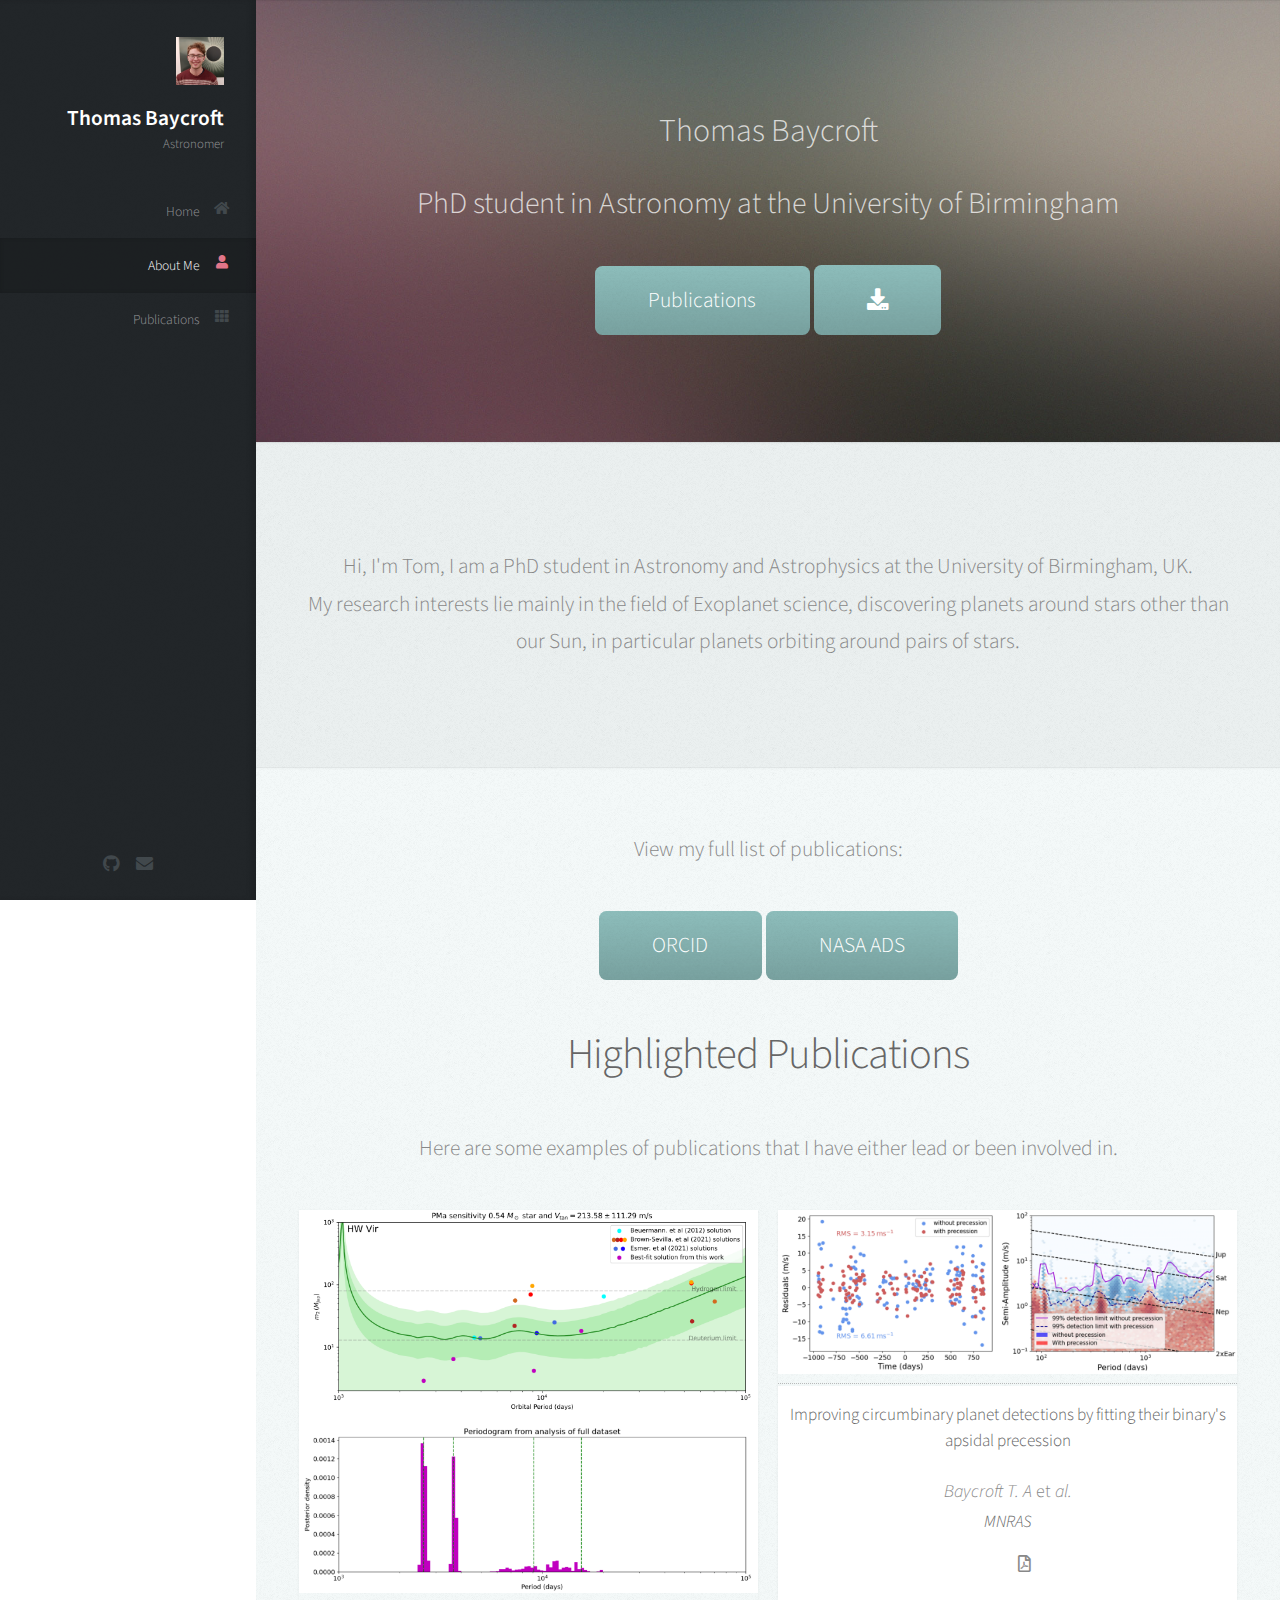
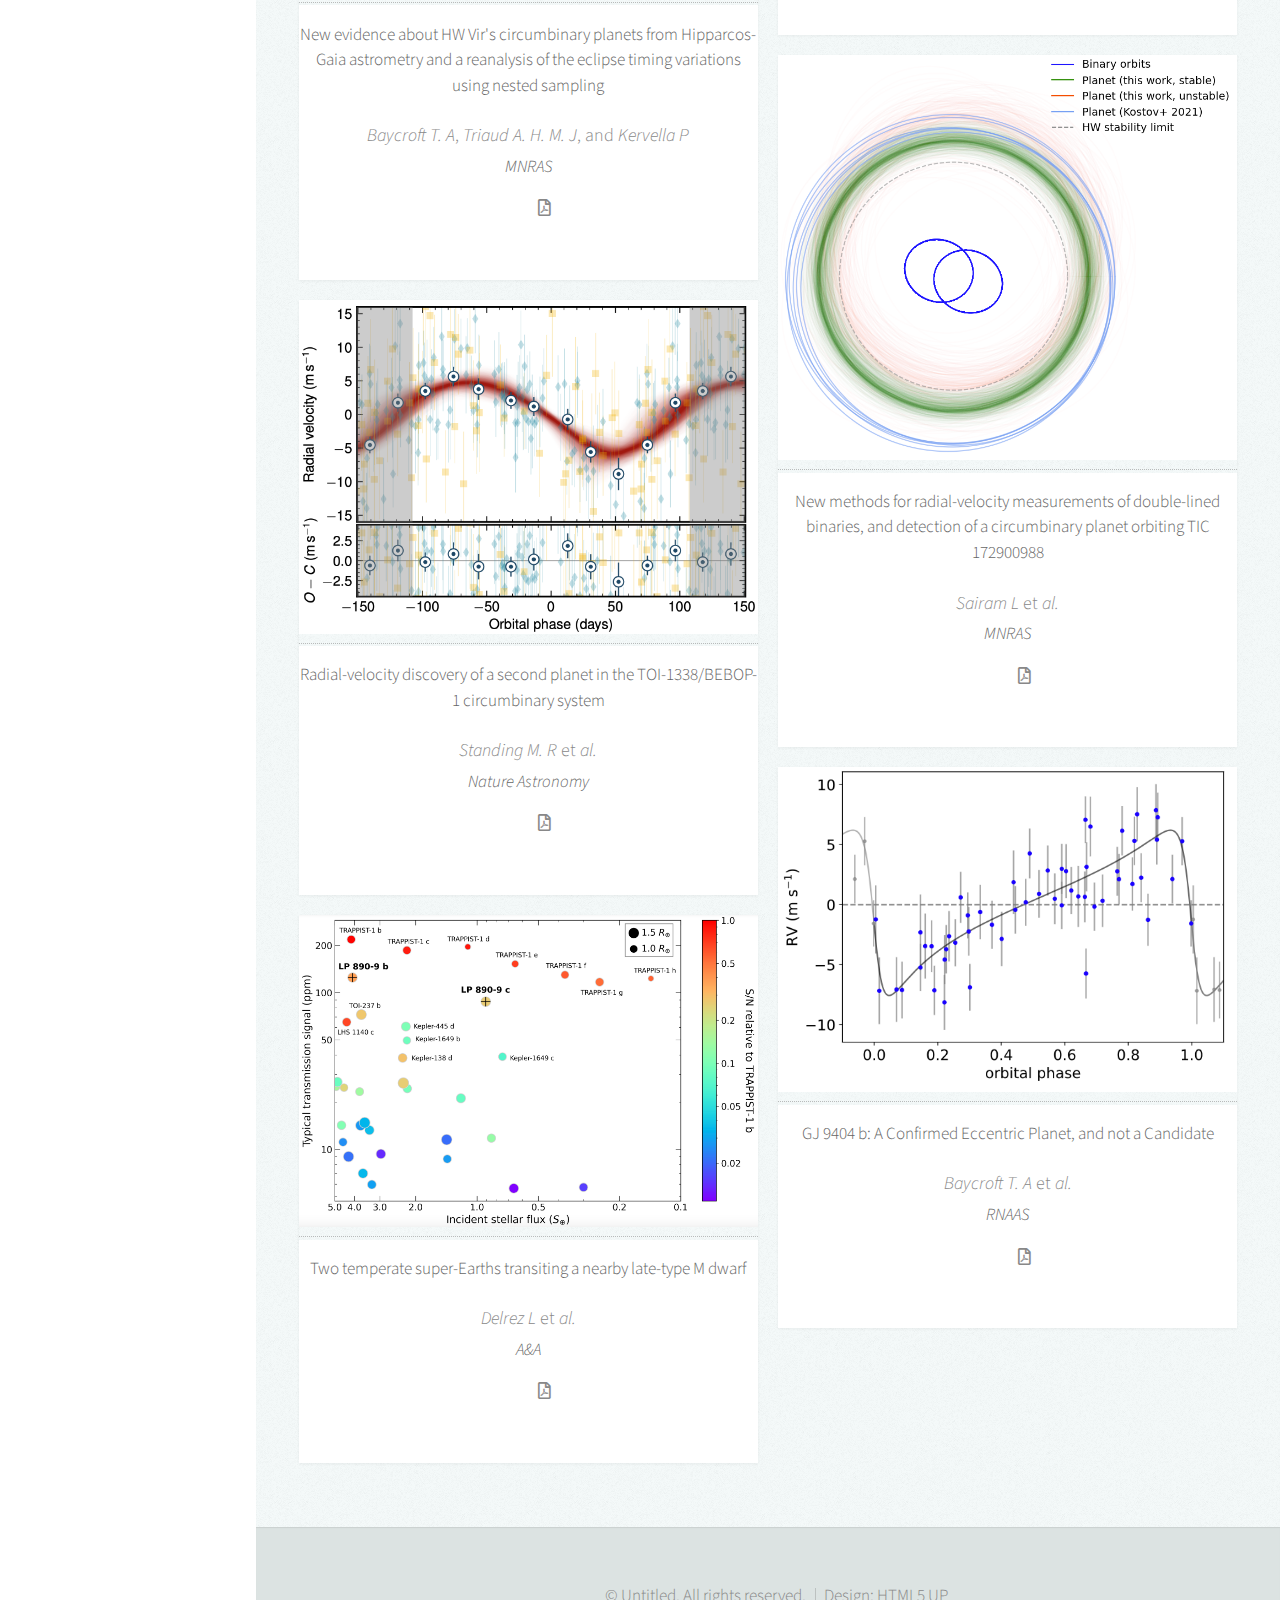
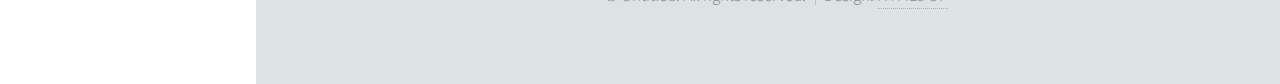
==== commit 4021da5b: "add  descriptions to plots" ====
--- a/index.html
+++ b/index.html
@@ -82,7 +82,7 @@
 							</header>
  -->
 
-							<a href="#" class="image featured"><img src="images/banner.png" alt="" /></a>
+							<a class="image featured"><img src="images/Banner.png" alt="" /></a>
 
 							<p>Hi, I'm Tom, I am a PhD student in Astronomy and Astrophysics at the University of Birmingham, UK. <br />
 								My research interests lie mainly in the field of Exoplanet science, discovering planets around stars other than our Sun, in particular planets orbiting around pairs of stars. <br />
@@ -94,98 +94,238 @@
 				<!-- Publications -->
 					<section id="publications" class="two">
 						<div class="container">
-
-							<header>
-								<h2>Highlighted Publications</h2>
-							</header>
-
-							<p>Here are some examples of publications that I have either lead or been involved in.</p>
-
-							<div class="row">
-								<div class="col-6 col-12-xsmall work-item">
-									<article class="item">
-										<a href="images/fig_HWvir.png" class="image fit"><img src="images/fig_HWvir.png" alt="" /></a>
-										<header>
-											<h3> New evidence about HW Vir's circumbinary planets from Hipparcos-Gaia astrometry and a reanalysis of the eclipse timing variations using nested sampling </h3>
-											<p style="font-size:18px; "> <em>Baycroft T. A</em>, <em>Triaud A. H. M. J</em>, and <em>Kervella P</em> </p>
-											<h4> <em>MNRAS</em> </h4>
-											<ul class="icons">
-												<li><a target="_blank" rel="noopener noreferrer" href="https://ui.adsabs.harvard.edu/abs/2023MNRAS.526.2241B/abstract" class="ai ai-ads"></a></li>
-												<li><a target="_blank" rel="noopener noreferrer" href="https://watermark.silverchair.com/stad2794.pdf?token=[base64]" class="icon fa-regular fa-file-pdf"></a></li>
-											</ul>
-										</header>
-									</article>
-									<article class="item">
-										<a href="images/fig_BEBOP1.png" class="image fit"><img src="images/fig_BEBOP1.png" alt="" /></a>
-										<header>
-											<h3> Radial-velocity discovery of a second planet in the TOI-1338/BEBOP-1 circumbinary system </h3>
-											<p style="font-size:18px; "> <em>Standing M. R</em> et <em>al.</em> </p>
-											<h4> <em>Nature Astronomy</em> </h4>
-											<ul class="icons">
-												<li><a target="_blank" rel="noopener noreferrer" href="https://ui.adsabs.harvard.edu/abs/2023NatAs...7..702S/abstract" class="ai ai-ads"></a></li>
-												<li><a target="_blank" rel="noopener noreferrer" href="https://arxiv.org/pdf/2301.10794.pdf" class="icon fa-regular fa-file-pdf"></a></li>
-											</ul>
-										</header>
-									</article>
-									<article class="item">
-										<a href="images/fig_speculoos2.png" class="image fit"><img src="images/fig_speculoos2.png" alt="" /></a>
-										<header>
-											<h3> Two temperate super-Earths transiting a nearby late-type M dwarf </h3>
-											<p style="font-size:18px; "> <em>Delrez L</em> et <em>al.</em> </p>
-											<h4> <em>A&A</em> </h4>
-											<ul class="icons">
-												<li><a target="_blank" rel="noopener noreferrer" href="https://ui.adsabs.harvard.edu/abs/2022A%26A...667A..59D/abstract" class="ai ai-ads"></a></li>
-												<li><a target="_blank" rel="noopener noreferrer" href="https://www.aanda.org/articles/aa/pdf/2022/11/aa44041-22.pdf" class="icon fa-regular fa-file-pdf"></a></li>
-											</ul>
-										</header>
-									</article>
-								</div>
-								<div class="col-6 col-12-xsmall work-item">
-									<article class="item">
-										<a href="images/fig_prec2.png" class="image fit"><img src="images/fig_prec2.png" alt="" /></a>
-										<header>
-											<h3> Improving circumbinary planet detections by fitting their binary's apsidal precession </h3>
-											<p style="font-size:18px; "> <em>Baycroft T. A</em> et <em>al.</em> </p>
-											<h4> <em>MNRAS</em> </h4>
-											<ul class="icons">
-												<li><a target="_blank" rel="noopener noreferrer" href="https://ui.adsabs.harvard.edu/abs/2023MNRAS.521.1871B/abstract" class="ai ai-ads"></a></li>
-												<li><a target="_blank" rel="noopener noreferrer" href="https://watermark.silverchair.com/stad607.pdf?token=[base64]" class="icon fa-regular fa-file-pdf"></a></li>
-											</ul>
-										</header>
-									</article>
-									<article class="item">
-										<a href="images/fig_TIC172.png" class="image fit"><img src="images/fig_TIC172.png" alt="" /></a>
-										<header>
-											<h3> New methods for radial-velocity measurements of double-lined binaries, and detection of a circumbinary planet orbiting TIC 172900988 </h3>
-											<p style="font-size:18px; "> <em>Sairam L</em> et <em>al.</em> </p>
-											<h4> <em>MNRAS</em> </h4>
-											<ul class="icons">
-												<li><a target="_blank" rel="noopener noreferrer" href="https://ui.adsabs.harvard.edu/abs/2024MNRAS.527.2261S/abstract" class="ai ai-ads"></a></li>
-												<li><a target="_blank" rel="noopener noreferrer" href="https://watermark.silverchair.com/stad3136.pdf?token=[base64]" class="icon fa-regular fa-file-pdf"></a></li>
-											</ul>
-										</header>
-									</article>
-									<article class="item">
-										<a href="images/fig_GJ9404.png" class="image fit"><img src="images/fig_GJ9404.png" alt="" /></a>
-										<header>
-											<h3> GJ 9404 b: A Confirmed Eccentric Planet, and not a Candidate </h3>
-											<p style="font-size:18px; "> <em>Baycroft T. A</em> et <em>al.</em> </p>
-											<h4> <em>RNAAS</em> </h4>
-											<ul class="icons">
-												<li><a target="_blank" rel="noopener noreferrer" href="https://ui.adsabs.harvard.edu/abs/2023RNAAS...7..175B/abstract" class="ai ai-ads"></a></li>
-												<li><a target="_blank" rel="noopener noreferrer" href="https://arxiv.org/pdf/2308.12309.pdf" class="icon fa-regular fa-file-pdf"></a></li>
-											</ul>
-										</header>
-									</article>
-								</div>
-							</div>
+						
 						<p>View my full list of publications:</p>
+						
 						<ul class="actions">
 							<a target="_blank" rel="noopener noreferrer" href="https://orcid.org/0000-0002-3300-3449" class="button"><i class="ai ai-orcid"></i> ORCID</a>
 							<a target="_blank" rel="noopener noreferrer" href="https://ui.adsabs.harvard.edu/search/q=%20author%3A%22baycroft%22&sort=date%20desc%2C%20bibcode%20desc&p_=0/" class="button"><i class="ai ai-ads"></i> NASA ADS</a>
 							<!-- <a href="#" class="button"><i class="ai ai-google-scholar"></i> Google Scholar</a> -->
 						</ul>
 
+
+							<header>
+								<h2>Highlighted Publications</h2>
+							</header>
+							
+						
+
+							<p>Here are some examples of publications that I have either lead or been involved in.</p>
+
+							<div class="row">
+								<div class="col-6 col-12-xsmall work-item">
+									<style>  
+									.popup-window {
+										position: fixed;
+										width: 80%;
+										height: 90%;
+										background: white;
+										border: 4px solid black;
+										padding: 10px;
+										margin: auto;
+										top: 0;
+										right: 0;
+										bottom: 0;
+										left: 0;
+										z-index: 10;
+										display: none;
+										
+										overflow-y: auto;
+									
+										> .contents {
+											display: flex;
+											flex-direction: row;
+											
+											> img {
+												flex: 1 0 0;
+												width: 50%;
+/* 												aspect-ratio: 1/1; */
+											}
+											
+											> .caption {
+												flex: 1 0 0;
+											}
+										}
+									}
+									</style>
+
+									<script>
+										// Show the pop-up window when the link is clicked
+										function openPopup(event, id) {
+										event.preventDefault();
+										document.getElementById(id).style.display = "block";
+										}
+										// Hide the pop-up window when the close button is clicked
+										function closePopup(id) {
+										document.getElementById(id).style.display = "none";
+										}
+									</script> 
+									<article class="item">
+<!-- 										<a href="images/fig_HWvir.png" class="image fit"><img src="images/fig_HWvir.png" alt="" /></a> -->
+										<a href="#" onclick="openPopup(event, 'popup1')">
+										<img src="images/fig_HWvir.png" style="width:100%" alt="" />
+										</a>
+										<div class="popup-window" id="popup1">
+											<h1>New evidence about HW Vir's circumbinary planets from Hipparcos-Gaia astrometry and a reanalysis of the eclipse timing variations using nested sampling</h1>
+											<div class="contents">
+												<img src="images/fig_HWvir.png" alt="" />
+												<div class="caption">
+													<p style="line-height:0.8">Description: <br> <font size="2.5" > The post common-envelope eclipsing binary HW Virginis (HW Vir) has had many circumbinary companions proposed based on eclipse timing variations. Each proposed solution has lacked in predictability and orbital stability, leaving the origin of the eclipse timing variations an active area of research. Leveraging the catalogue of Hipparcos and Gaia proper motion anomalies, we show there is slight evidence for a circumbinary companion orbiting HW Vir. We place an upper limit in mass for such a companion which excludes some previously claimed companions. We also apply this method to V471 Tauri and confirm the non-detection of a previously claimed brown dwarf. We adapt the KIMA nested sampling code to analyse eclipse timing variations and re-analyse archival data on HW Vir, varying the order of the ephemeris that we fit for and the amount of the data that we use. Although signals are clearly present, we find two signals around 2500 and 4000-d periods that are not coherent between different chunks of the data, so are likely to not be of planetary origin. We analyse the whole data set and find the best solution to contain four signals. Of these four we argue the outermost is the most compatible with astrometry and thus the most likely to be of planetary nature. We posit the other three pseudo-periodic signals are caused by physical processes on the white dwarf. The eventual release of the full Gaia epoch astrometry is a promising way to confirm whether circumbinary planets exist around HW Vir (and other similar systems), and explore white dwarf physics. <br> <br> The plot on the top left show the sensitivity curve from the proper-motion anomaly with (1 and 3 sigma) confidence regions in green, the coloured points represent the planets found by various previous publication and by this work in purple. The purple points are the planets corresponding to the best fitting model, these are shown as vertical lines in the posterior histogram shown below. The analysis we do implies that not all of these signals can be planets, and the most likely planet is the longest period signal, which can be seen to lie on the prediction from the proper-motion anomaly. </font></p>
+												</div>
+											</div>
+											<button onclick="closePopup('popup1')">Close</button>
+										</div> 
+										
+										<header>
+											<h3> New evidence about HW Vir's circumbinary planets from Hipparcos-Gaia astrometry and a reanalysis of the eclipse timing variations using nested sampling </h3>
+											<p style="font-size:18px; "> <em>Baycroft T. A</em>, <em>Triaud A. H. M. J</em>, and <em>Kervella P</em> </p>
+											<h4> <em>MNRAS</em> </h4>
+											<ul class="icons">
+												<li><a target="_blank" rel="noopener noreferrer" href="https://ui.adsabs.harvard.edu/abs/2023MNRAS.526.2241B/abstract" class="ai ai-ads"></a></li>
+												<li><a target="_blank" rel="noopener noreferrer" href="https://watermark.silverchair.com/stad2794.pdf?token=[base64]" class="icon fa-regular fa-file-pdf"></a></li>
+											</ul>
+										</header>
+									</article>
+									<!-- /////////////////////// -->
+									<article class="item">
+										<a href="#" onclick="openPopup(event, 'popup2')">
+										<img src="images/fig_BEBOP1.png" style="width:100%" alt="" />
+										</a>
+										<div class="popup-window" id="popup2">
+											<h1>Radial-velocity discovery of a second planet in the TOI-1338/BEBOP-1 circumbinary system</h1>
+											<div class="contents">
+												<img src="images/fig_BEBOP1.png" alt="" />
+												<div class="caption">
+													<p style="line-height:1">Description: <br> <font size="3" > Circumbinary planets, those that orbit around both stars of a central binary star system, challenge our understanding of planet formation. With only 12 binary systems known to host circumbinary planets, identifying more of these planets, along with their physical properties, could help to discern some of the physical processes that govern planet formation. Here we analyse radial-velocity data obtained by the HARPS and ESPRESSO spectrographs and report the detection of BEBOP-1 c, a gas giant planet with a mass of 65.2 ± 11.8 Earth masses (M⊕) orbiting around both stars of an eclipsing binary star system with a period of 215.5 ± 3.3 days. The system TOI-1338, hereafter referred to as BEBOP-1, which also hosts the smaller and inner transiting planet TOI-1338 b, is only the second confirmed multiplanetary circumbinary system. We do not detect TOI-1338 b with radial-velocity data alone, and we can place an upper limit on its mass of 21.8 M⊕ with 99% confidence. TOI-1338 b is amenable to atmospheric characterization using JWST, so the BEBOP-1 system has the potential to act as a benchmark for circumbinary exo-atmospheric studies. <br> The plot on the left show the radial velocity curve of BEBOP-c, with the large points being binned to guide the eye. </font></p>
+												</div>
+											</div>
+											<button onclick="closePopup('popup2')">Close</button>
+										</div> 
+										
+										<header>
+											<h3> Radial-velocity discovery of a second planet in the TOI-1338/BEBOP-1 circumbinary system </h3>
+											<p style="font-size:18px; "> <em>Standing M. R</em> et <em>al.</em> </p>
+											<h4> <em>Nature Astronomy</em> </h4>
+											<ul class="icons">
+												<li><a target="_blank" rel="noopener noreferrer" href="https://ui.adsabs.harvard.edu/abs/2023NatAs...7..702S/abstract" class="ai ai-ads"></a></li>
+												<li><a target="_blank" rel="noopener noreferrer" href="https://arxiv.org/pdf/2301.10794.pdf" class="icon fa-regular fa-file-pdf"></a></li>
+											</ul>
+										</header>
+									</article>
+									<!-- /////////////////////// -->
+									<article class="item">
+										<a href="#" onclick="openPopup(event, 'popup3')">
+										<img src="images/fig_speculoos2.png" style="width:100%" alt="" />
+										</a>
+										<div class="popup-window" id="popup3">
+											<h1>Two temperate super-Earths transiting a nearby late-type M dwarf</h1>
+											<div class="contents">
+												<img src="images/fig_speculoos2.png" alt="" />
+												<div class="caption">
+													<p style="line-height:1">Description: <br> <font size="1" > In the age of JWST, temperate terrestrial exoplanets transiting nearby late-type M dwarfs provide unique opportunities for characterising their atmospheres, as well as searching for biosignature gases. In this context, the benchmark TRAPPIST-1 planetary system has garnered the interest of a broad scientific community.
+We report here the discovery and validation of two temperate super-Earths transiting LP 890-9 (TOI-4306, SPECULOOS-2), a relatively low-activity nearby (32 pc) M6V star. The inner planet, LP 890-9 b, was first detected by TESS (and identified as TOI-4306.01) based on four sectors of data. Intensive photometric monitoring of the system with the SPECULOOS Southern Observatory then led to the discovery of a second outer transiting planet, LP 890-9 c (also identified as SPECULOOS-2 c), previously undetected by TESS. The orbital period of this second planet was later confirmed by MuSCAT3 follow-up observations.
+We first inferred the properties of the host star by analyzing its Lick/Kast optical and IRTF/SpeX near-infrared spectra, as well as its broadband spectral energy distribution, and Gaia parallax. We then derived the properties of the two planets by modelling multi-colour transit photometry from TESS, SPECULOOS-South, MuSCAT3, ExTrA, TRAPPIST-South, and SAINT-EX. Archival imaging, Gemini-South/Zorro high-resolution imaging, and Subaru/IRD radial velocities also support our planetary interpretation.
+With a mass of 0.118 ± 0.002 M⊙, a radius of 0.1556 ± 0.0086 R⊙, and an effective temperature of 2850 ± 75 K, LP 890-9 is the second-coolest star found to host planets, after TRAPPIST-1. The inner planet has an orbital period of 2.73 d, a radius of 1.320 −0.027+0.053 R⊕, and receives an incident stellar flux of 4.09 ± 0.12 S⊕. The outer planet has a similar size of 1.367 −0.039+0.055R⊕ and an orbital period of 8.46 d. With an incident stellar flux of 0.906 ± 0.026 S⊕, it is located within the conservative habitable zone, very close to its inner limit (runaway greenhouse). Although the masses of the two planets remain to be measured, we estimated their potential for atmospheric characterisation via transmission spectroscopy using a mass-radius relationship and found that, after the TRAPPIST-1 planets, LP 890-9 c is the second-most favourable habitable-zone terrestrial planet known so far (assuming for this comparison a similar atmosphere for all planets).
+The discovery of this remarkable system offers another rare opportunity to study temperate terrestrial planets around our smallest and coolest neighbours.</font> </p>
+												</div>
+											</div>
+											<button onclick="closePopup('popup3')">Close</button>
+										</div> 
+										<header>
+											<h3> Two temperate super-Earths transiting a nearby late-type M dwarf </h3>
+											<p style="font-size:18px; "> <em>Delrez L</em> et <em>al.</em> </p>
+											<h4> <em>A&A</em> </h4>
+											<ul class="icons">
+												<li><a target="_blank" rel="noopener noreferrer" href="https://ui.adsabs.harvard.edu/abs/2022A%26A...667A..59D/abstract" class="ai ai-ads"></a></li>
+												<li><a target="_blank" rel="noopener noreferrer" href="https://www.aanda.org/articles/aa/pdf/2022/11/aa44041-22.pdf" class="icon fa-regular fa-file-pdf"></a></li>
+											</ul>
+										</header>
+									</article>
+									<!-- /////////////////////// -->
+								</div>
+								<div class="col-6 col-12-xsmall work-item">
+									<article class="item">
+										<a href="#" onclick="openPopup(event, 'popup4')">
+										<img src="images/fig_prec2.png" style="width:100%" alt="" />
+										</a>
+										<div class="popup-window" id="popup4">
+											<h1>Improving circumbinary planet detections by fitting their binary's apsidal precession </h1>
+											<div class="contents">
+												<img src="images/fig_prec.png" alt="" />
+												<div class="caption">
+													<p style="line-height:1">Description: <br> <font size="2.5" > Apsidal precession in stellar binaries is the main non-Keplerian dynamical effect impacting the radial-velocities of a binary star system. Its presence can notably hide the presence of orbiting circumbinary planets because many fitting algorithms assume perfectly Keplerian motion. To first order, apsidal precession ( ω˙
+ ) can be accounted for by adding a linear term to the usual Keplerian model. We include apsidal precession in the kima package, an orbital fitter designed to detect and characterize planets from radial velocity data. In this paper, we detail this and other additions to kima that improve fitting for stellar binaries and circumbinary planets including corrections from general relativity. We then demonstrate that fitting for  ω˙
+  can improve the detection sensitivity to circumbinary exoplanets by up to an order of magnitude in some circumstances, particularly in the case of multiplanetary systems. In addition, we apply the algorithm to several real systems, producing a new measurement of aspidal precession in KOI-126 (a tight triple system), and a detection of  ω˙
+  in the Kepler-16 circumbinary system. Although apsidal precession is detected for Kepler-16, it does not have a large effect on the detection limit or the planetary parameters. We also derive an expression for the precession an outer planet would induce on the inner binary and compare the value this predicts with the one we detect. <br> <br> The plot on the top left shows the residuals of a simulated radial velocity dataset for a binary star from two analyses. We can see that the inclusion of apsidal precession into the fit leads to a large improvement in the residual scatter. This improvement can also be seen in the lower left panel, where the sensitivity to circumbinary planets is shown to improve. </font></p>
+												</div>
+											</div>
+											<button onclick="closePopup('popup4')">Close</button>
+										</div> 
+										<header>
+											<h3> Improving circumbinary planet detections by fitting their binary's apsidal precession </h3>
+											<p style="font-size:18px; "> <em>Baycroft T. A</em> et <em>al.</em> </p>
+											<h4> <em>MNRAS</em> </h4>
+											<ul class="icons">
+												<li><a target="_blank" rel="noopener noreferrer" href="https://ui.adsabs.harvard.edu/abs/2023MNRAS.521.1871B/abstract" class="ai ai-ads"></a></li>
+												<li><a target="_blank" rel="noopener noreferrer" href="https://watermark.silverchair.com/stad607.pdf?token=[base64]" class="icon fa-regular fa-file-pdf"></a></li>
+											</ul>
+										</header>
+									</article>
+									<!-- /////////////////////// -->
+									<article class="item">
+										<a href="#" onclick="openPopup(event, 'popup5')">
+										<img src="images/fig_TIC172.png" style="width:100%" alt="" />
+										</a>
+										<div class="popup-window" id="popup5">
+											<h1>New methods for radial-velocity measurements of double-lined binaries, and detection of a circumbinary planet orbiting TIC 172900988 </h1>
+											<div class="contents">
+												<img src="images/fig_TIC172.png" alt="" />
+												<div class="caption">
+													<p style="line-height:1">Description: <br> <font size="2.5" > Ongoing ground-based radial-velocity observations seeking to detect circumbinary planets focus on single-lined binaries even though over 9 in every 10 binary systems in the solar neighbourhood are double lined. Double-lined binaries are on average brighter, and should in principle yield more precise radial velocities. However, as the two stars orbit one another, they produce a time-varying blending of their weak spectral lines. This makes an accurate measure of radial velocities difficult, producing a typical scatter of  10−15 ms−1
+ . This extra noise prevents the detection of most orbiting circumbinary planets. We develop two new data-driven approaches to disentangle the two stellar components of a double-lined binary, and extract accurate and precise radial velocities. Both approaches use a Gaussian process regression, with the first one working in the spectral domain, whereas the second works on cross-correlated spectra. We apply our new methods to TIC 172900988, a proposed circumbinary system with a double-lined binary, and detect a circumbinary planet with an orbital period of  150 d
+ , different than previously proposed. We also measure a significant residual scatter, which we speculate is caused by stellar activity. We show that our two data-driven methods outperform the traditionally used TODCOR and TODMOR, for that particular binary system. <br> <br> The diagram on the left shows the orbital configuration of the system. The two stars are in dark blue, the 6 previous potential solutions are in light blue, the stability threshold is shown in grey, we plot the posterior distribution for planets from our analysis in green with orbits crossing into the instability region in red. We see that the planet is found closer to the stability limit than the previous results. </font></p>
+												</div>
+											</div>
+											<button onclick="closePopup('popup5')">Close</button>
+										</div> 
+										<header>
+											<h3> New methods for radial-velocity measurements of double-lined binaries, and detection of a circumbinary planet orbiting TIC 172900988 </h3>
+											<p style="font-size:18px; "> <em>Sairam L</em> et <em>al.</em> </p>
+											<h4> <em>MNRAS</em> </h4>
+											<ul class="icons">
+												<li><a target="_blank" rel="noopener noreferrer" href="https://ui.adsabs.harvard.edu/abs/2024MNRAS.527.2261S/abstract" class="ai ai-ads"></a></li>
+												<li><a target="_blank" rel="noopener noreferrer" href="https://watermark.silverchair.com/stad3136.pdf?token=[base64]" class="icon fa-regular fa-file-pdf"></a></li>
+											</ul>
+										</header>
+									</article>
+									<!-- /////////////////////// -->
+									<article class="item">
+										<a href="#" onclick="openPopup(event, 'popup6')">
+										<img src="images/fig_GJ9404.png" style="width:100%" alt="" />
+										</a>
+										<div class="popup-window" id="popup6">
+											<h1>GJ 9404 b: A Confirmed Eccentric Planet, and not a Candidate</h1>
+											<div class="contents">
+												<img src="images/fig_GJ9404.png" alt="" />
+												<div class="caption">
+													<p style="line-height:1">Description: <br> <font size="2" > Eccentric orbits can be decomposed into a series of sine curves which affects how the false alarm probability is computed when using traditional periodograms on radial-velocity data. Here we show that a candidate exoplanet orbiting the M dwarf GJ 9404, identified by the HADES survey using data from the HARPS-N spectrograph, is in fact a bona fide planet on a highly eccentric orbit. Far from a candidate, GJ 9404b is detected with a high confidence. We reach our conclusion using two methods that assume Keplerian functions rather than sines to compute a detection probability, a Bayes Factor, and the false-inclusion probability periodogram. We compute these using nested sampling with kima. <br> <br> The plot on the left shows the radial velocity curve of the planet, the eccentricity and orientation of the orbit can be deduced from the shape. This would be one of the most eccentric short period planets orbiting an M-dwarf star. </font></p>
+												</div>
+											</div>
+											<button onclick="closePopup('popup6')">Close</button>
+										</div> 
+										<header>
+											<h3> GJ 9404 b: A Confirmed Eccentric Planet, and not a Candidate </h3>
+											<p style="font-size:18px; "> <em>Baycroft T. A</em> et <em>al.</em> </p>
+											<h4> <em>RNAAS</em> </h4>
+											<ul class="icons">
+												<li><a target="_blank" rel="noopener noreferrer" href="https://ui.adsabs.harvard.edu/abs/2023RNAAS...7..175B/abstract" class="ai ai-ads"></a></li>
+												<li><a target="_blank" rel="noopener noreferrer" href="https://arxiv.org/pdf/2308.12309.pdf" class="icon fa-regular fa-file-pdf"></a></li>
+											</ul>
+										</header>
+									</article>
+								</div>
+							</div>
+						
 
 						</div>
 					</section>
@@ -227,6 +367,5 @@
 			<script src="assets/js/breakpoints.min.js"></script>
 			<script src="assets/js/util.js"></script>
 			<script src="assets/js/main.js"></script>
-
 	</body>
 </html>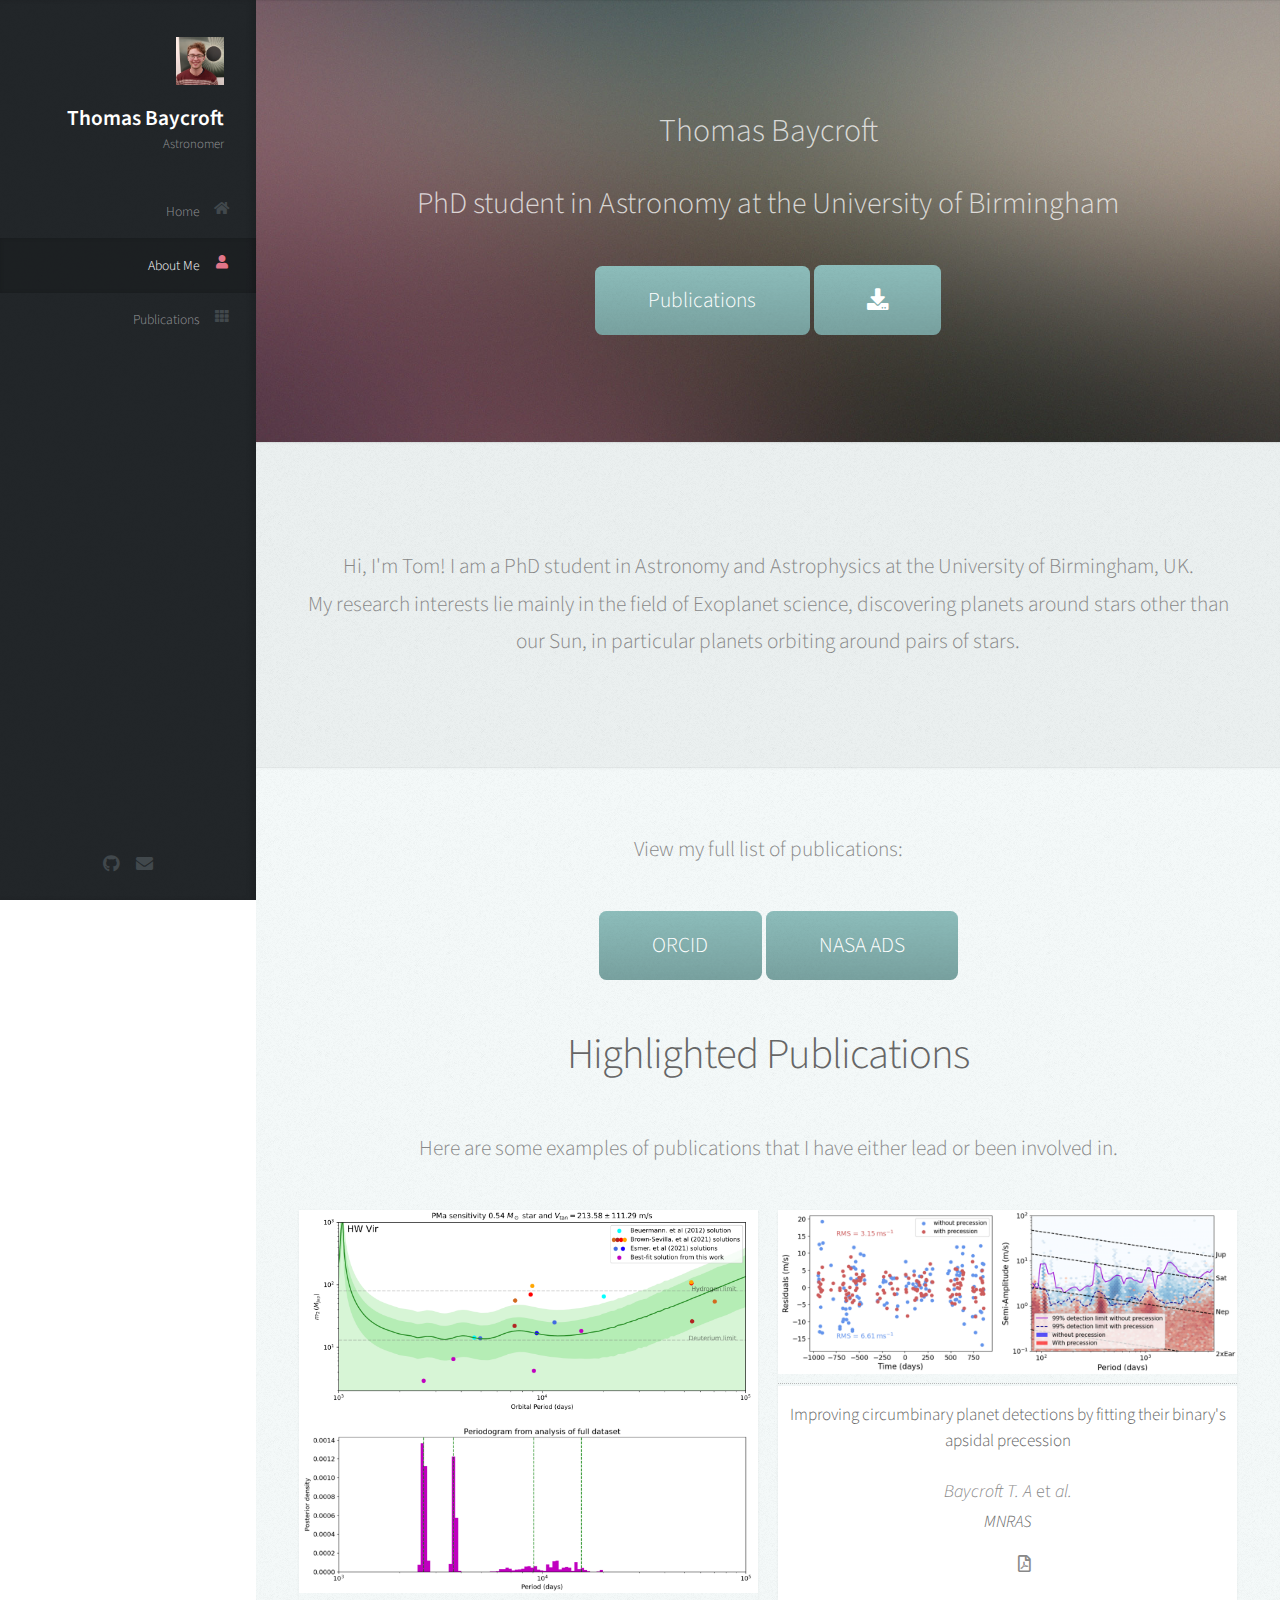
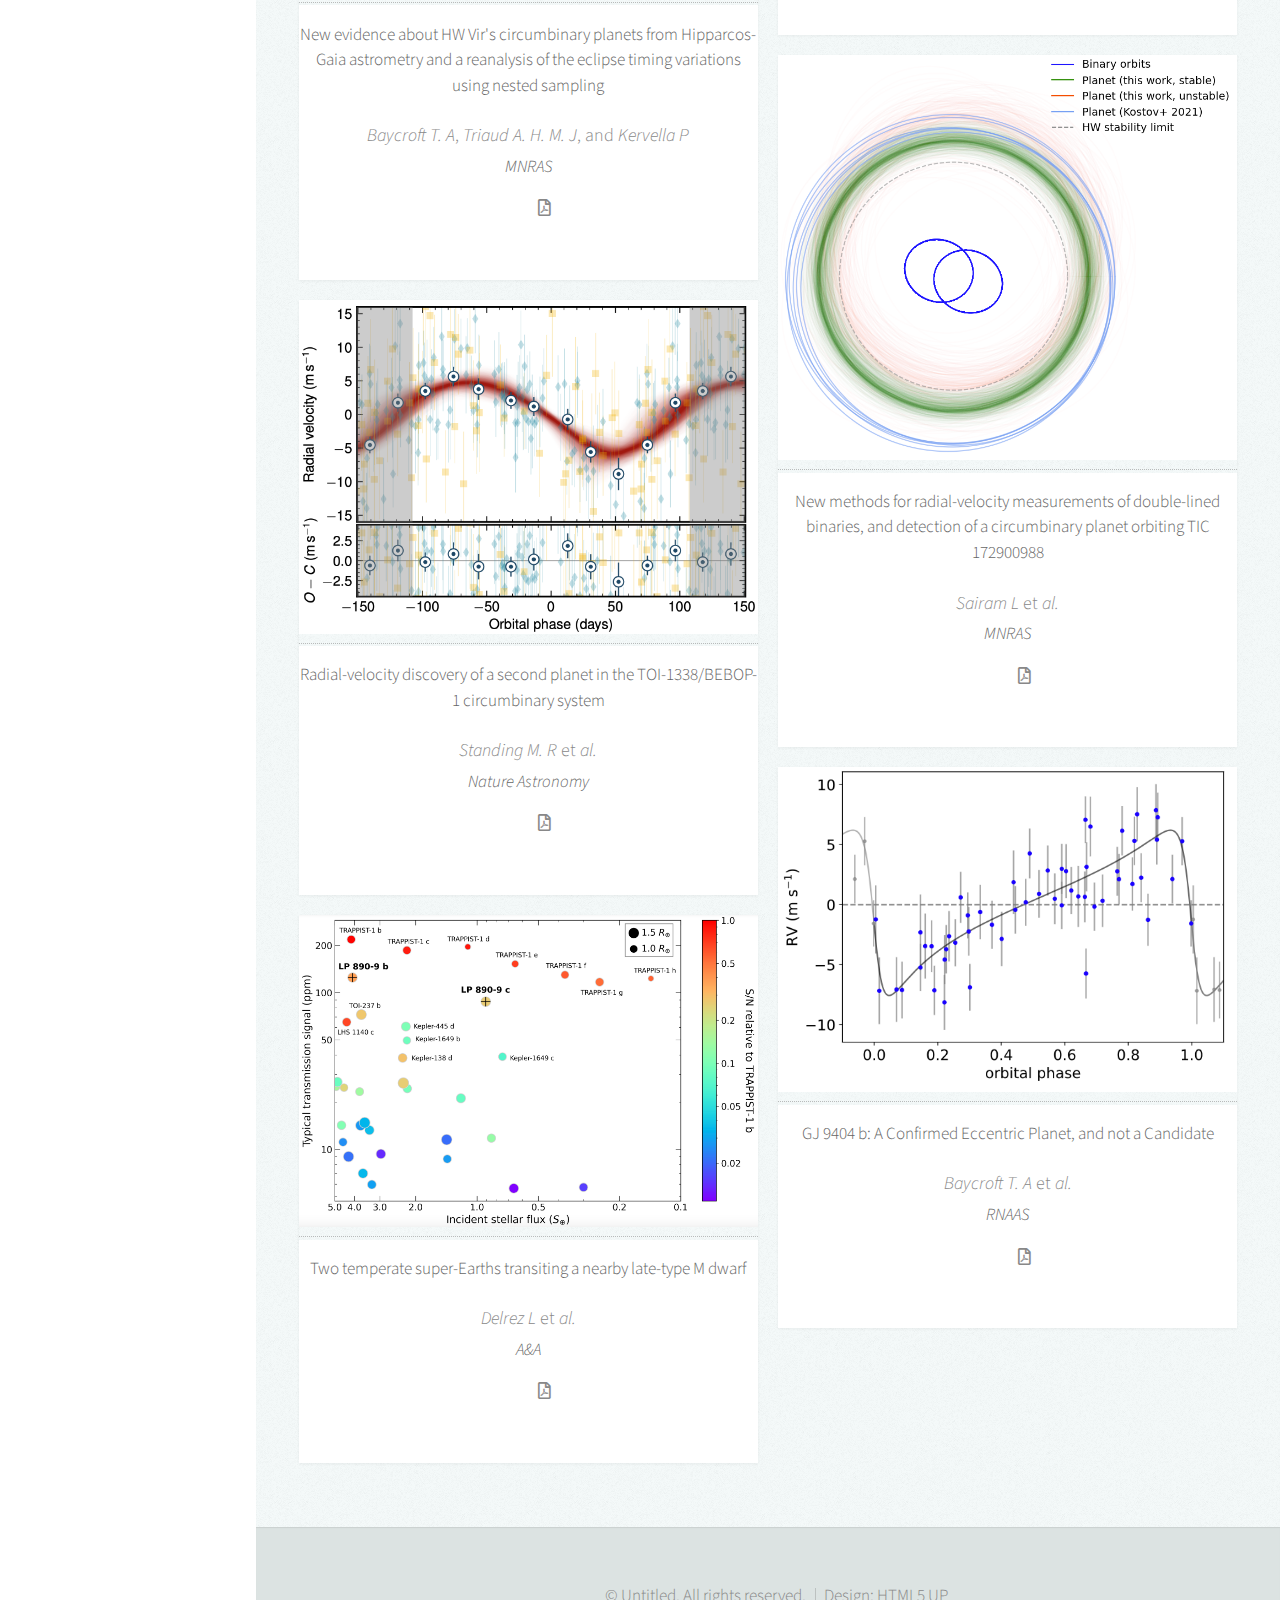
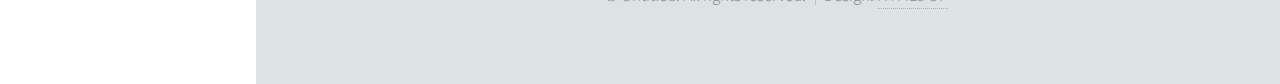
==== commit b030b838: "add meta keywords" ====
--- a/index.html
+++ b/index.html
@@ -9,6 +9,7 @@
 		<title>Thomas Baycroft</title>
 		<meta charset="utf-8" />
 		<meta name="viewport" content="width=device-width, initial-scale=1, user-scalable=no" />
+		<meta keywords="Thomas Baycroft, Circumbinary, Exoplanet"/>
 		<link rel="stylesheet" href="assets/css/main.css" />
 		<link rel="stylesheet" href="https://cdn.jsdelivr.net/gh/jpswalsh/academicons@1/css/academicons.min.css">
 	</head>
@@ -84,7 +85,7 @@
 
 							<a class="image featured"><img src="images/Banner.png" alt="" /></a>
 
-							<p>Hi, I'm Tom, I am a PhD student in Astronomy and Astrophysics at the University of Birmingham, UK. <br />
+							<p>Hi, I'm Tom! I am a PhD student in Astronomy and Astrophysics at the University of Birmingham, UK. <br />
 								My research interests lie mainly in the field of Exoplanet science, discovering planets around stars other than our Sun, in particular planets orbiting around pairs of stars. <br />
 								</p>
 
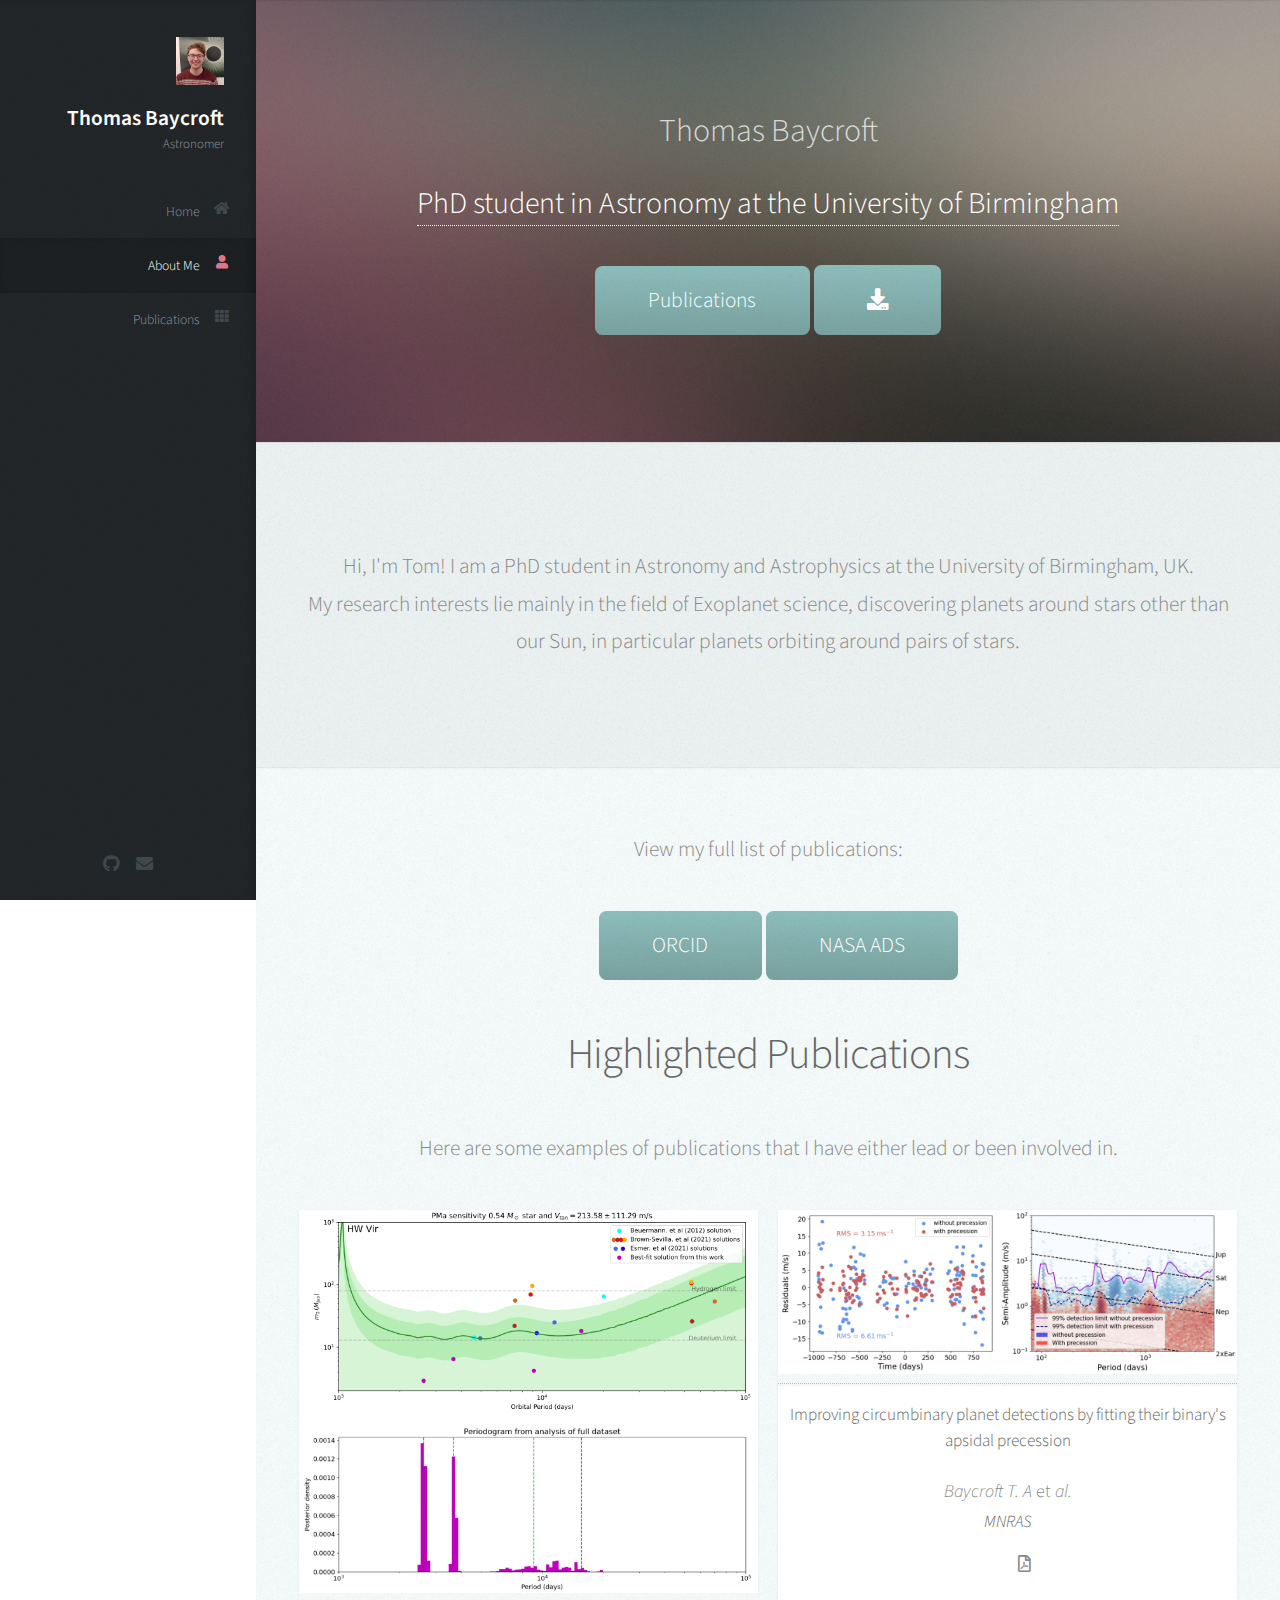
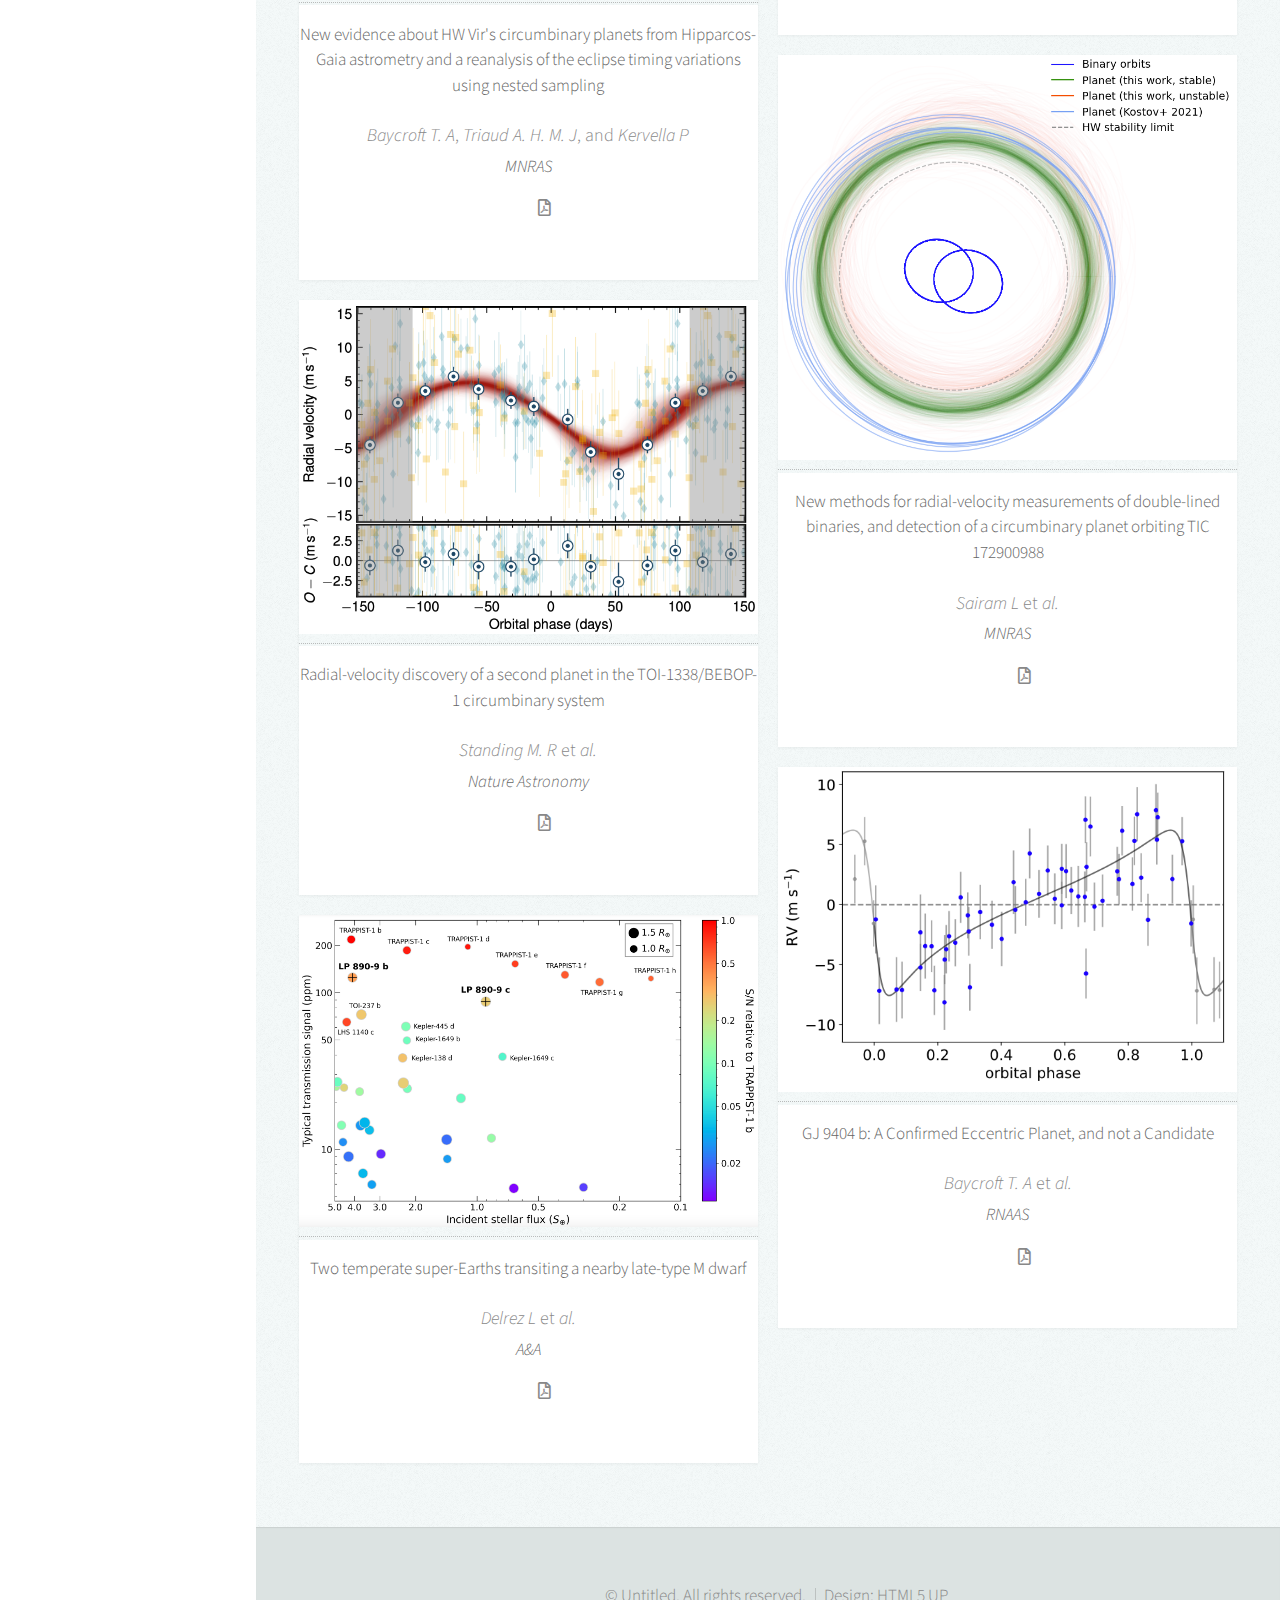
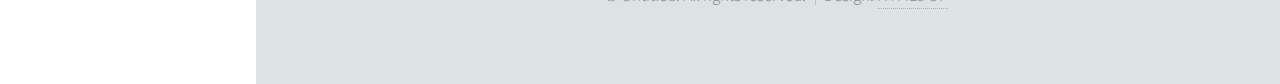
==== commit be01f064: "add Uob link" ====
--- a/index.html
+++ b/index.html
@@ -9,7 +9,7 @@
 		<title>Thomas Baycroft</title>
 		<meta charset="utf-8" />
 		<meta name="viewport" content="width=device-width, initial-scale=1, user-scalable=no" />
-		<meta keywords="Thomas Baycroft, Circumbinary, Exoplanet"/>
+		<meta name="keywords" content="Thomas Baycroft, Circumbinary, Exoplanet"/>
 		<link rel="stylesheet" href="assets/css/main.css" />
 		<link rel="stylesheet" href="https://cdn.jsdelivr.net/gh/jpswalsh/academicons@1/css/academicons.min.css">
 	</head>
@@ -62,7 +62,7 @@
 							<header>
 								<h2 class="alt">  </h2>
 								<h3>  Thomas Baycroft </h3>
-								<p style="font-size:30px; "> PhD student in Astronomy at the University of Birmingham</p>
+								<p style="font-size:30px; "> <a target="_blank" href="https://www.birmingham.ac.uk/research/activity/physics/astronomy/solar-and-stellar/staff"> PhD student in Astronomy at the University of Birmingham </a> </p>
 							</header>
 
 							<footer>
